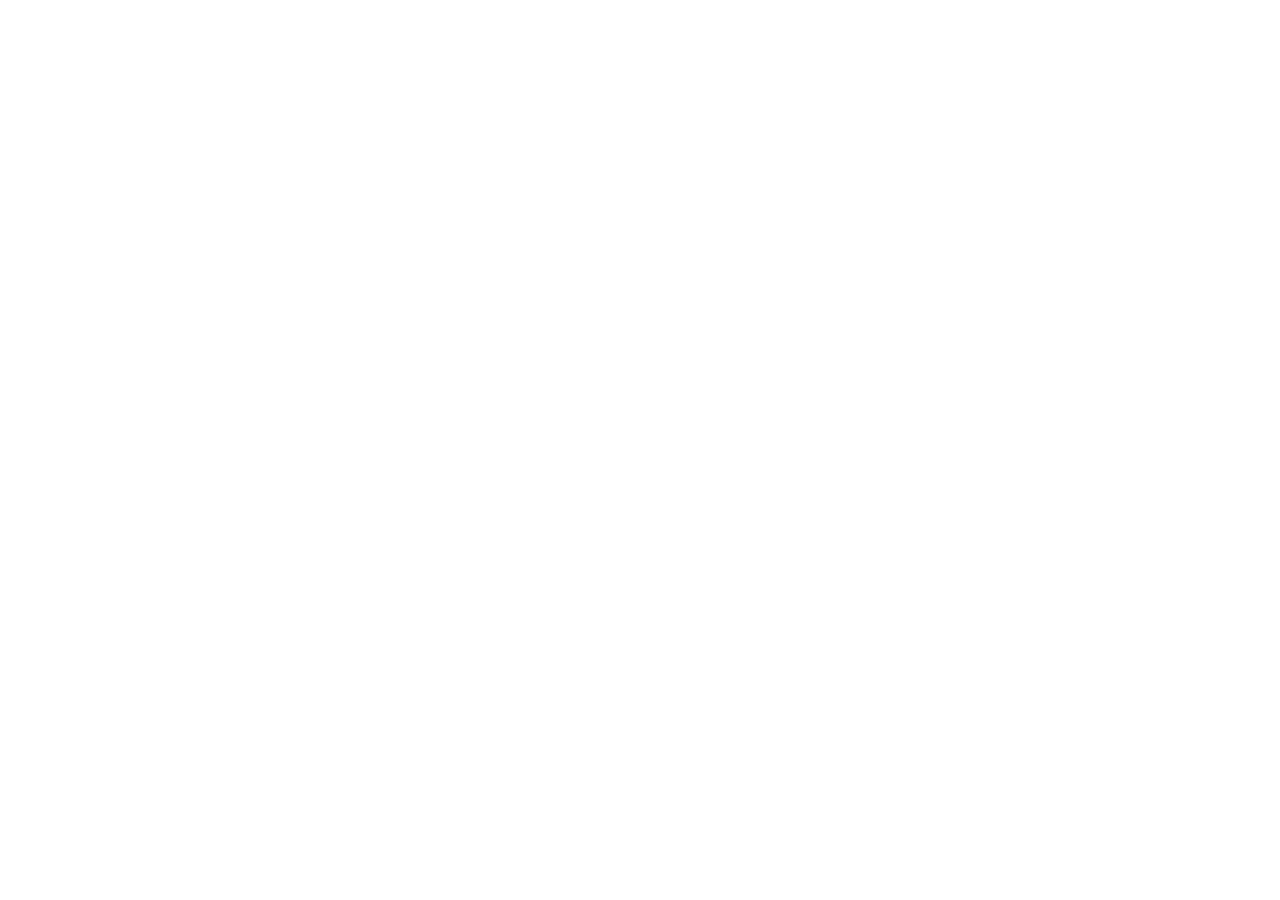
==== index.html @ a694c3f7 "html_set_up" ====
<!DOCTYPE html>
<html lang="da">

<head>
    <meta charset="UTF-8">
    <meta name="viewport" content="width=device-width, initial-scale=1.0">
    <meta name="robots" content="noindex, nofollow">
    <title>Produkt liste</title>
</head>

<body>

</body>

</html>
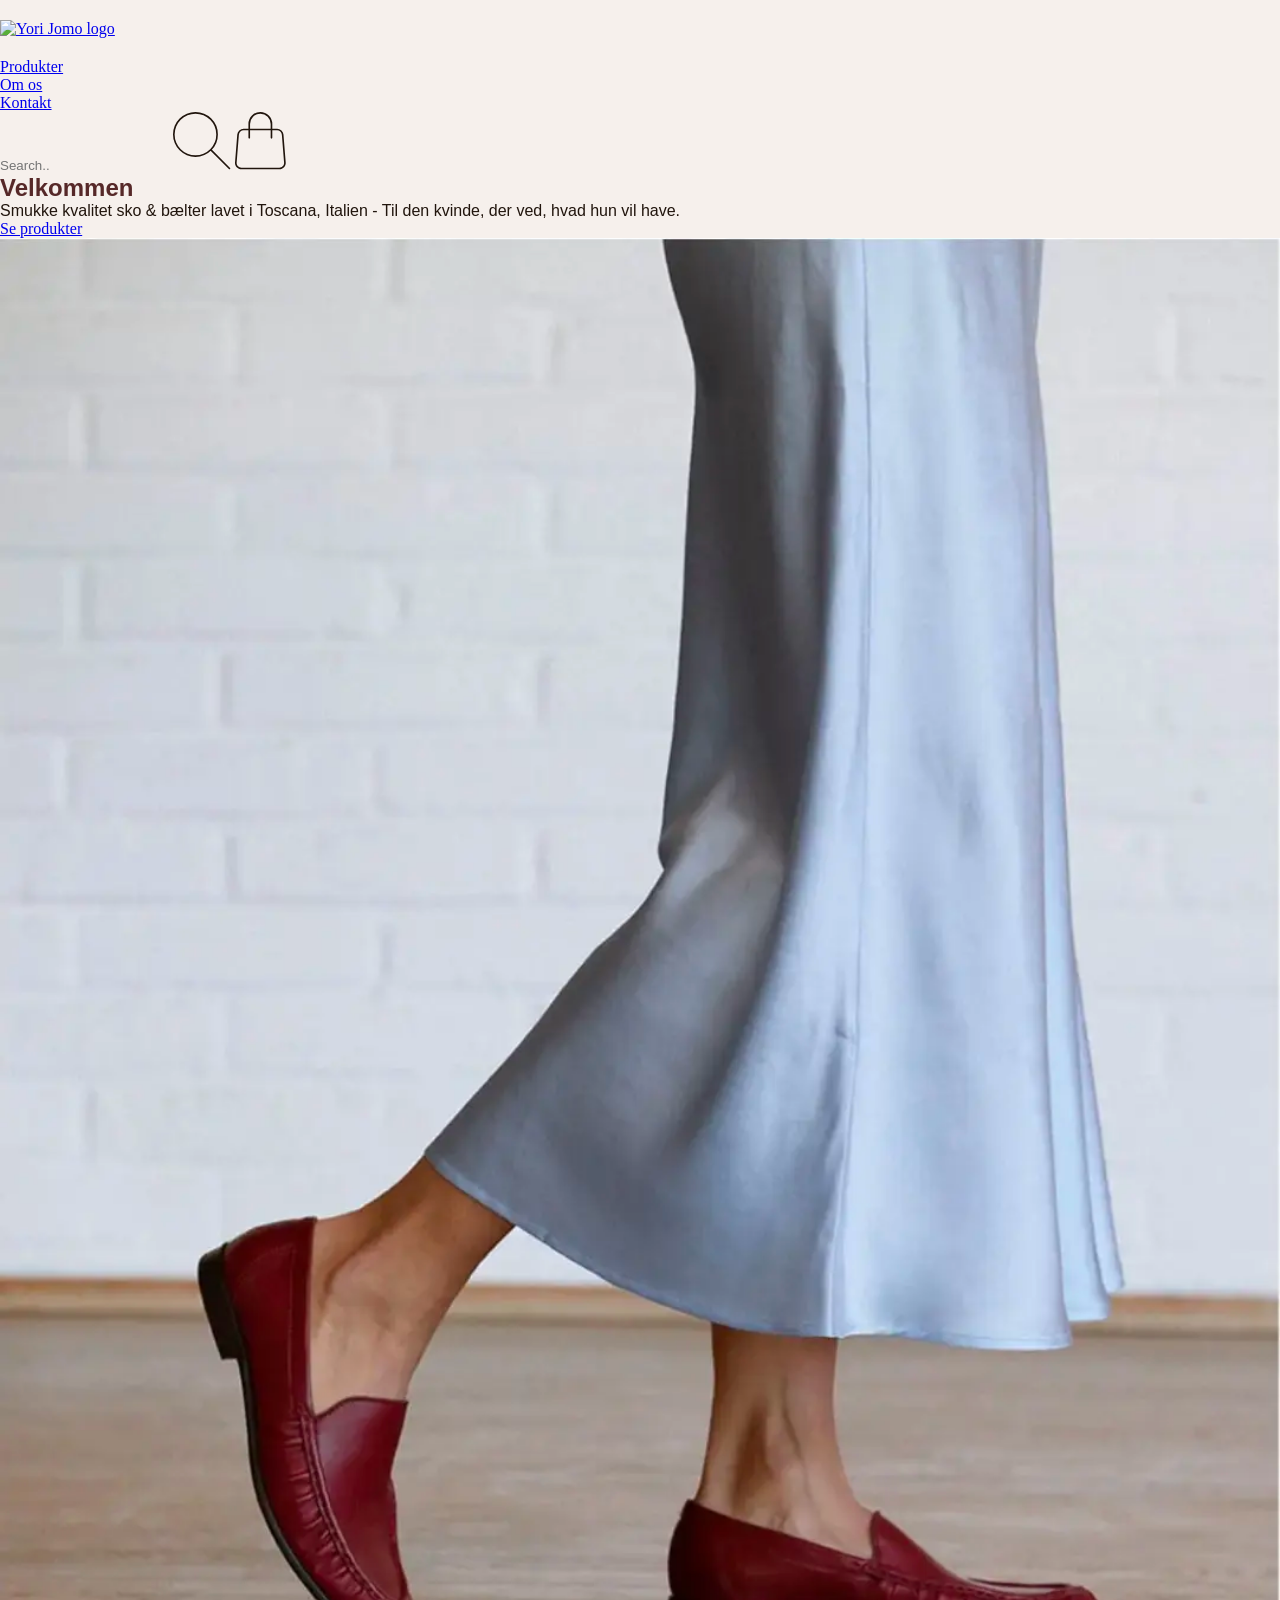
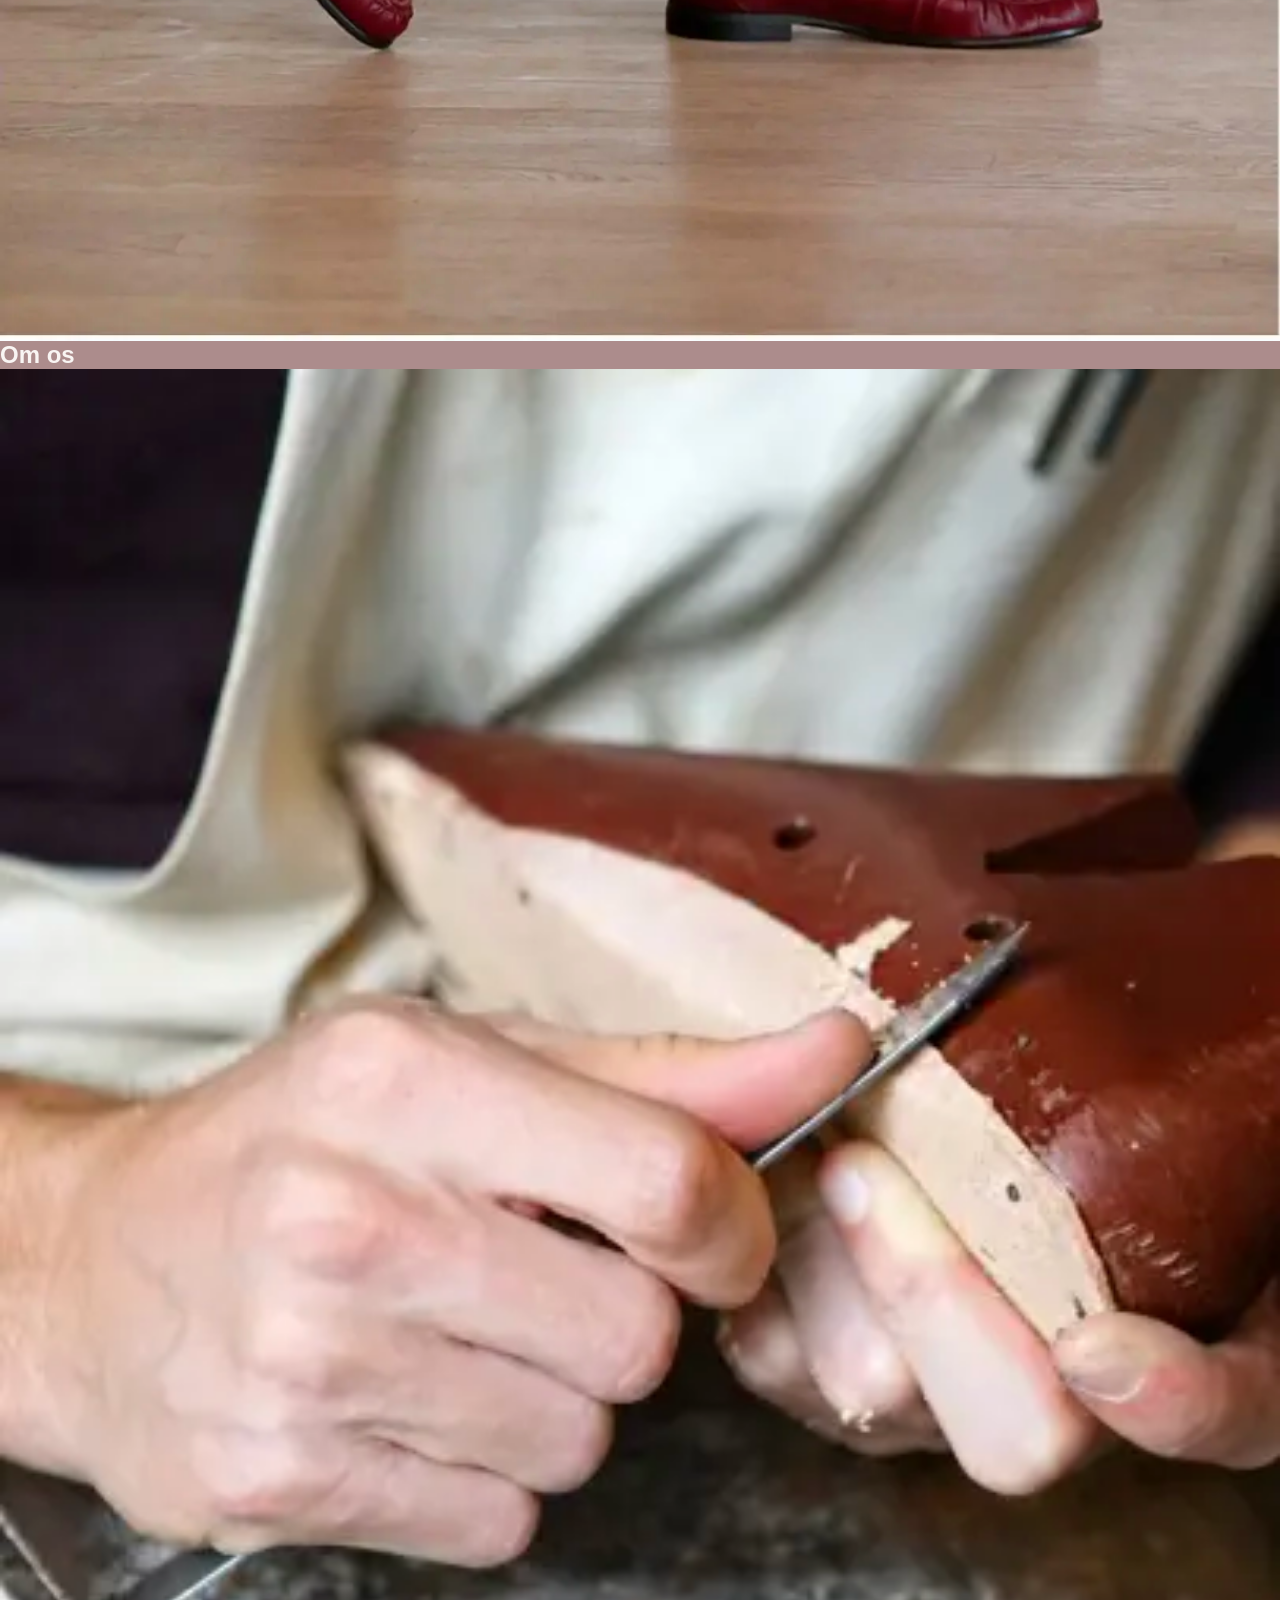
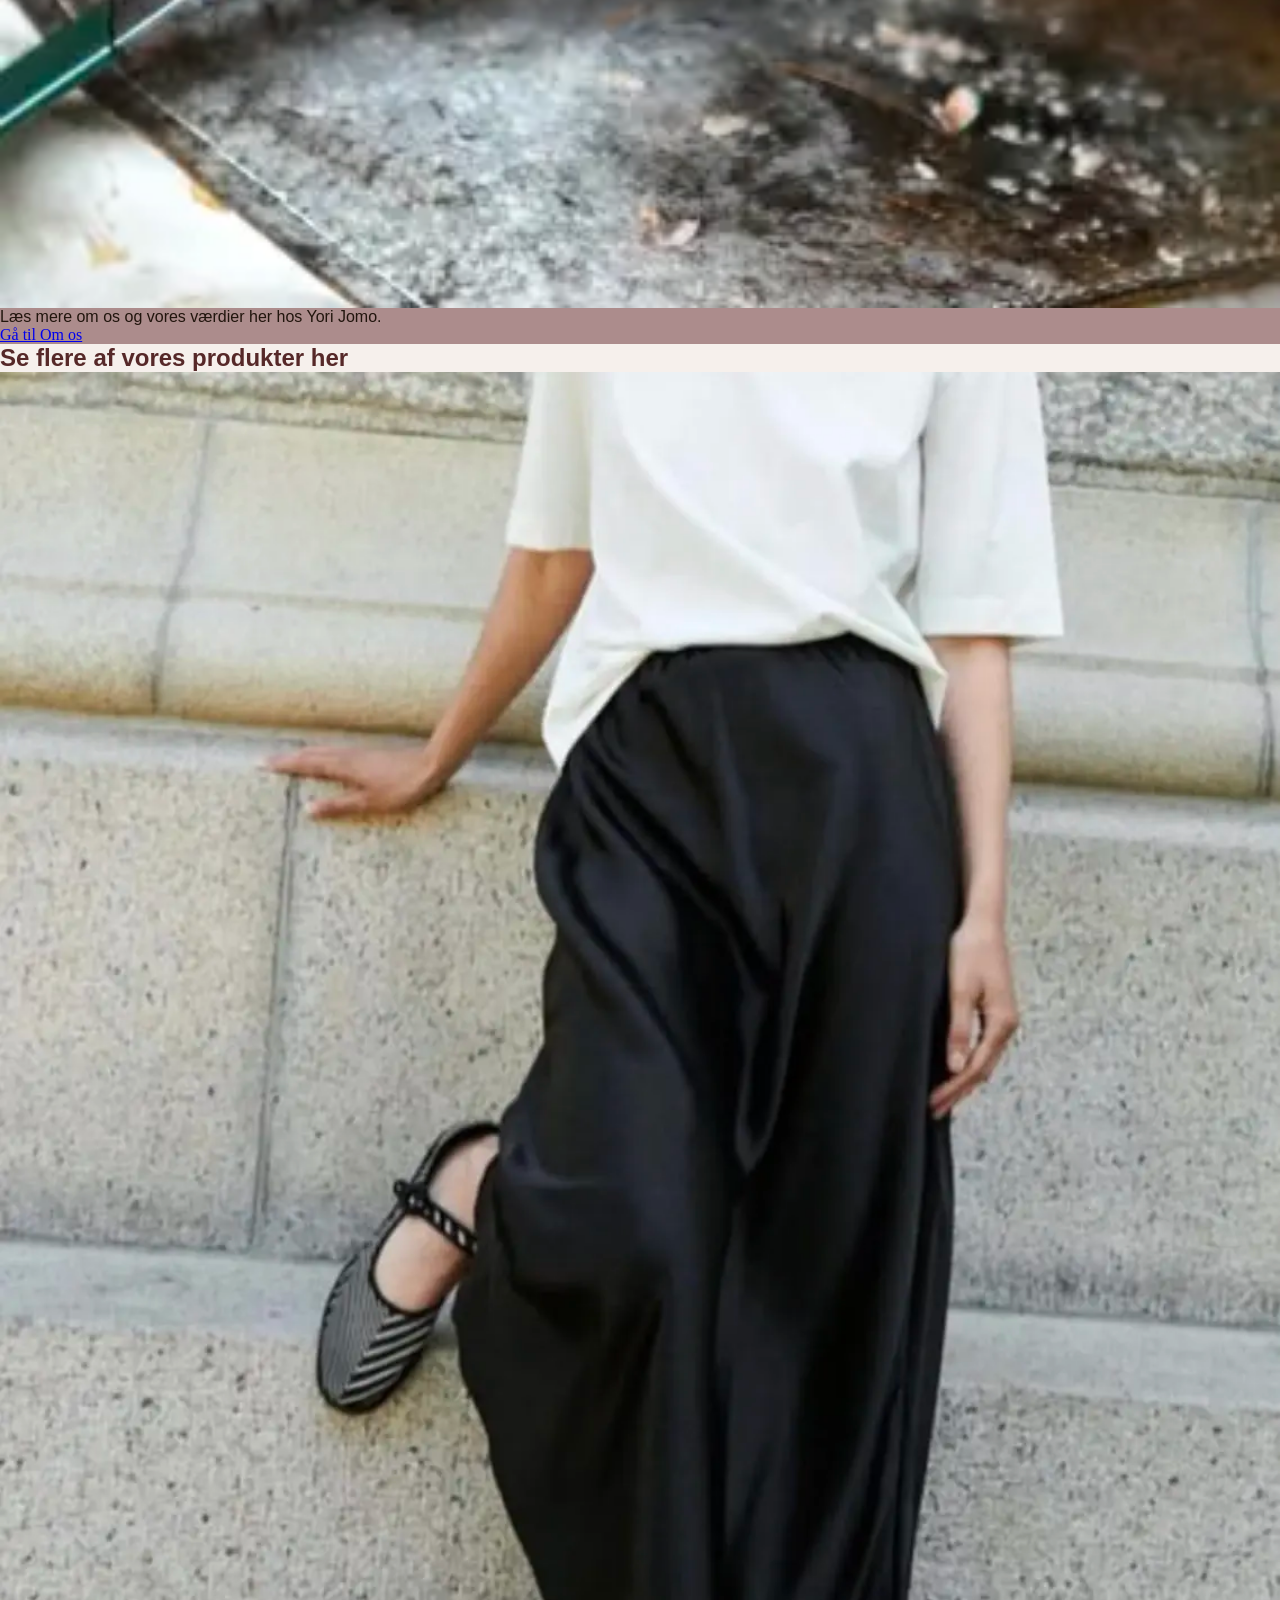
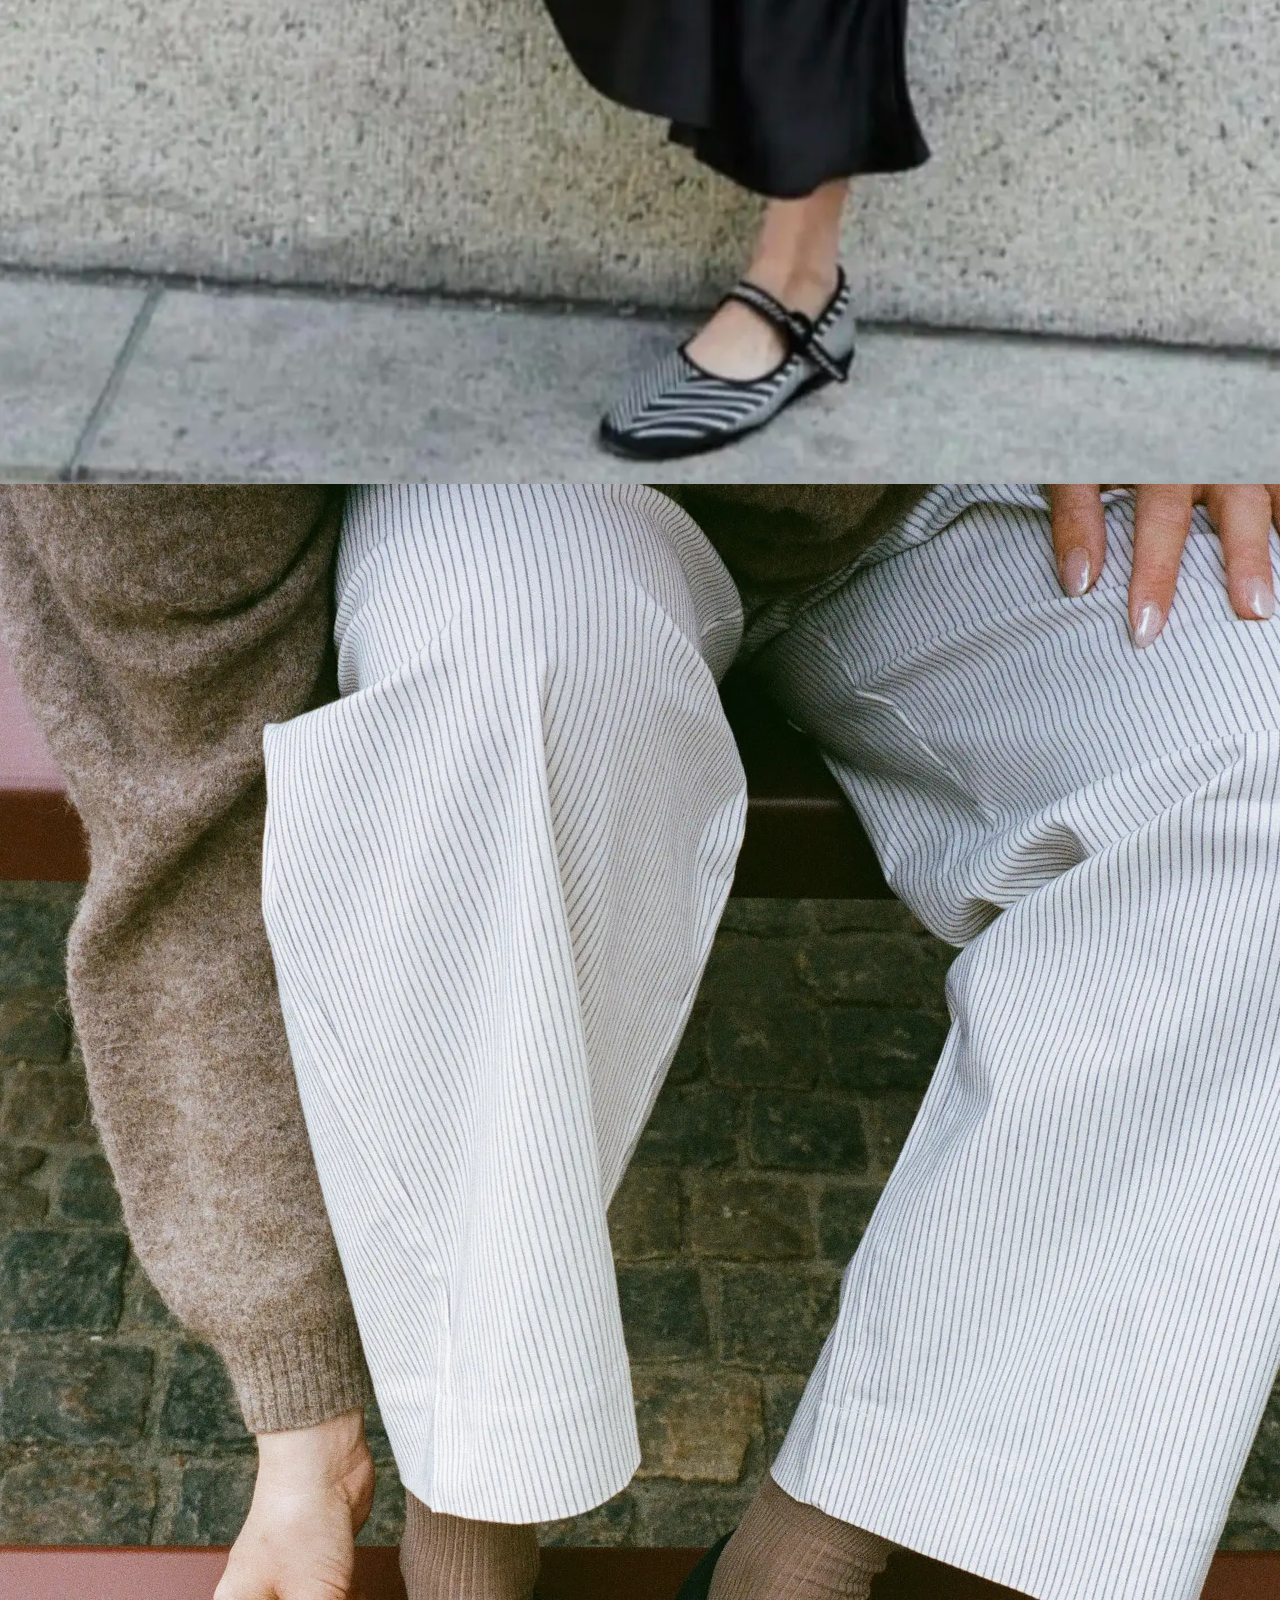
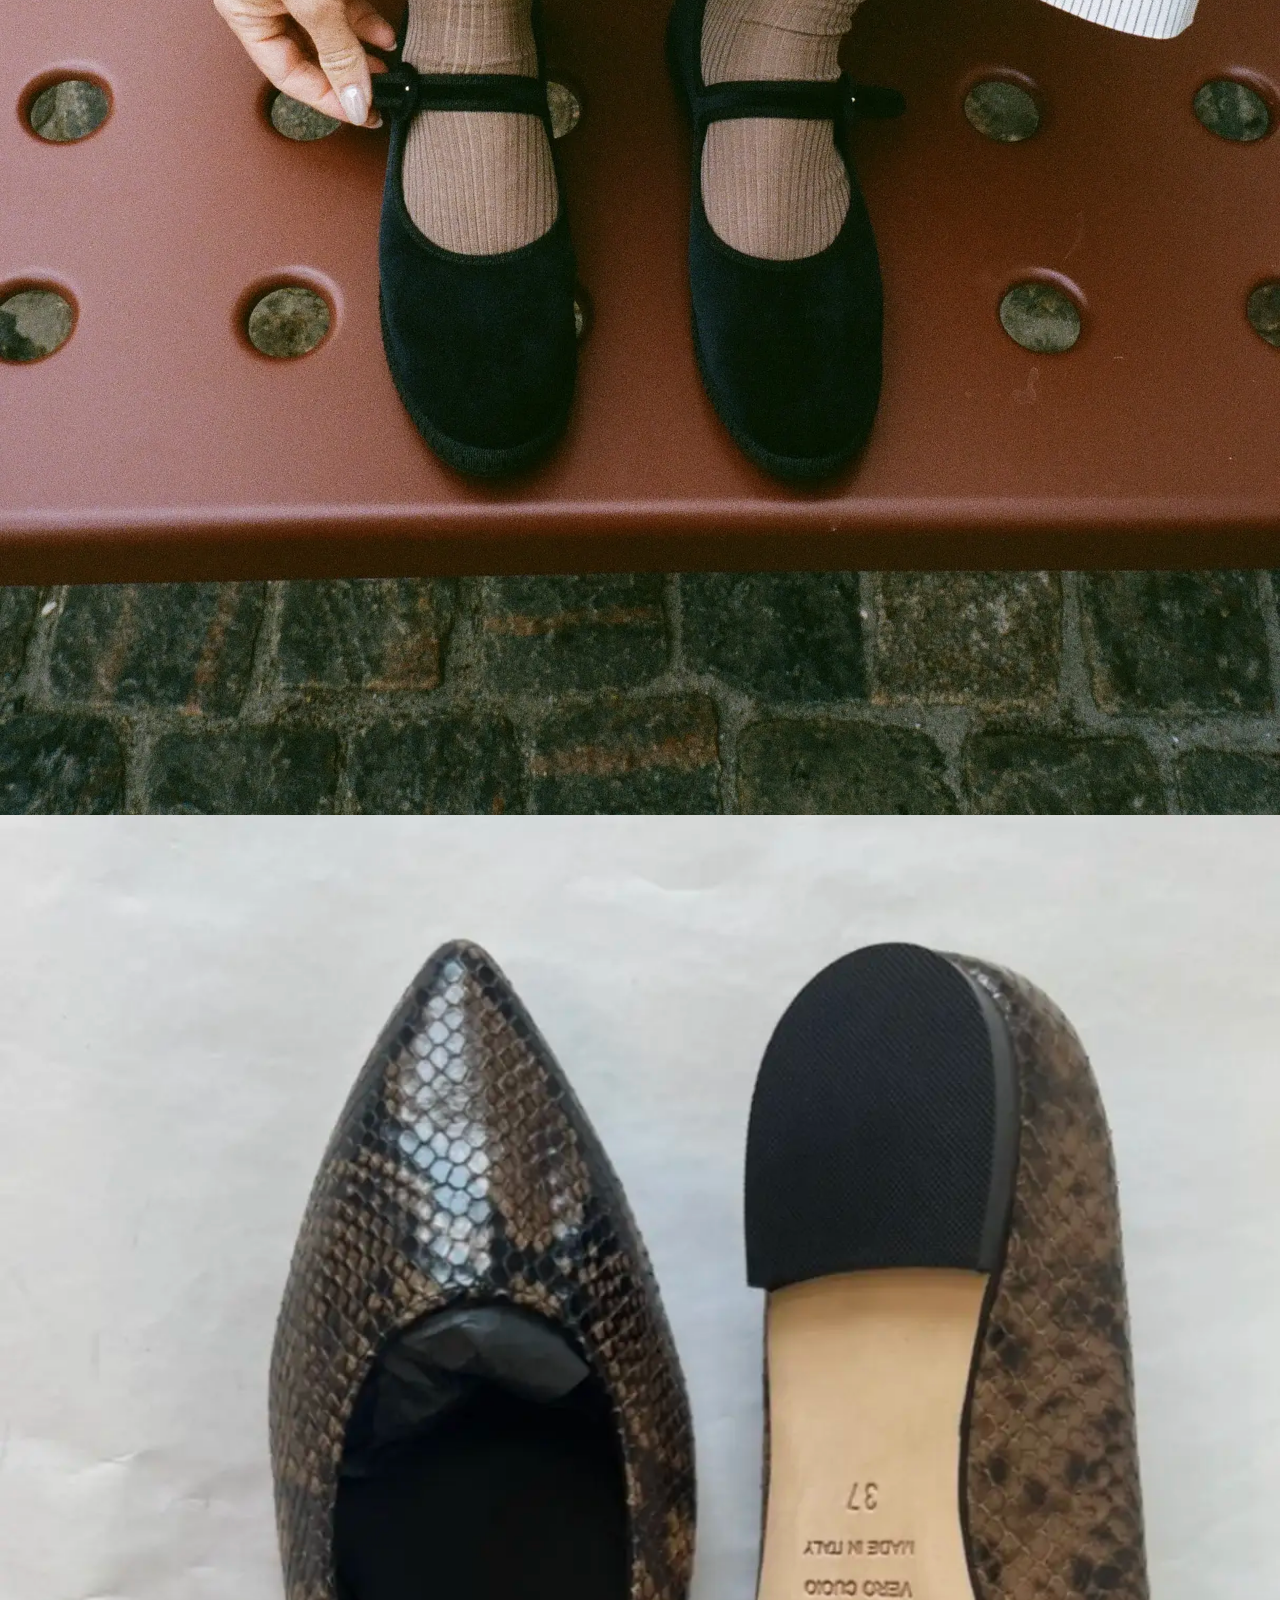
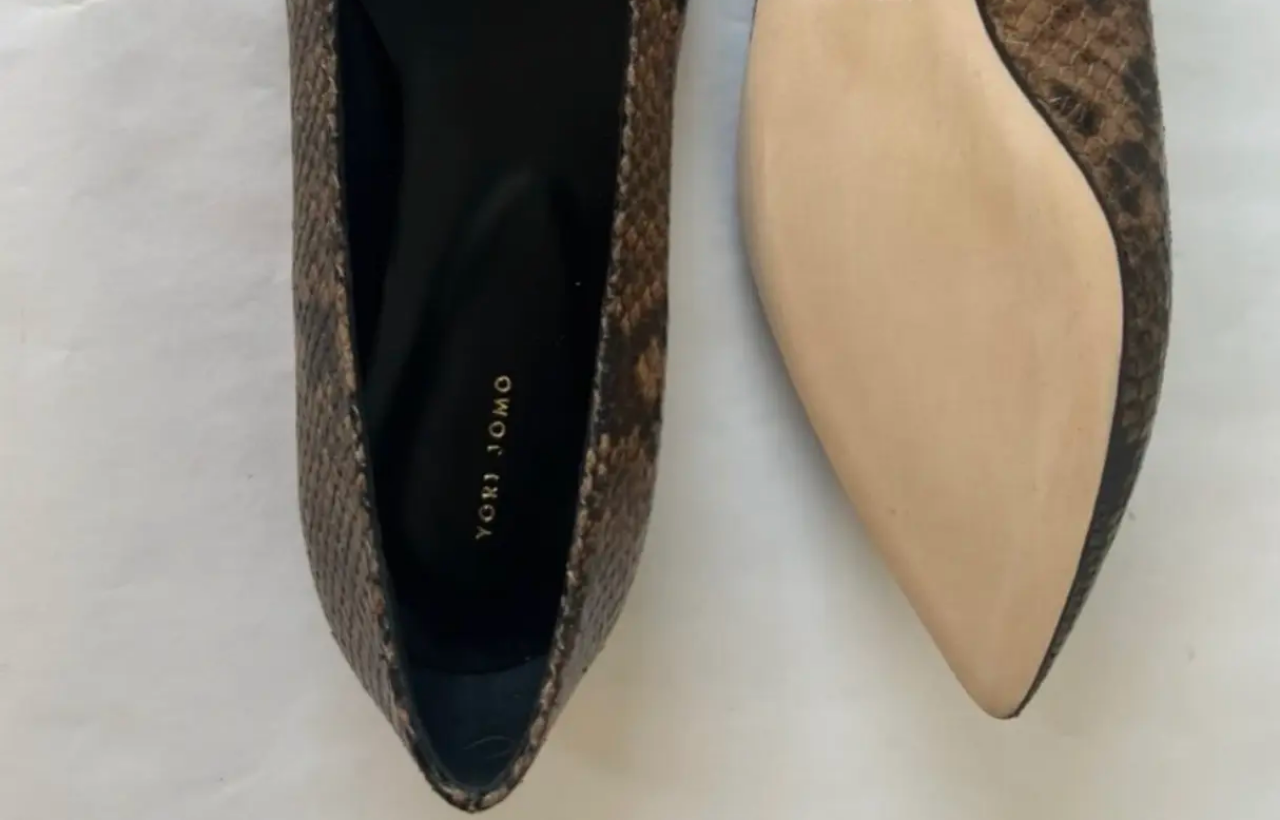
==== commit 9b3c1169: "adding_contents_to_all_pages" ====
--- a/index.html
+++ b/index.html
@@ -5,11 +5,68 @@
     <meta charset="UTF-8">
     <meta name="viewport" content="width=device-width, initial-scale=1.0">
     <meta name="robots" content="noindex, nofollow">
-    <title>Produkt liste</title>
+    <title>Forside</title>
+
+    <link rel="preconnect" href="https://fonts.googleapis.com">
+    <link rel="preconnect" href="https://fonts.gstatic.com" crossorigin>
+    <link href="https://fonts.googleapis.com/css2?family=Handlee&family=Julius+Sans+One&display=swap" rel="stylesheet">
+
+    <link rel="preconnect" href="https://fonts.googleapis.com">
+    <link rel="preconnect" href="https://fonts.gstatic.com" crossorigin>
+    <link href="https://fonts.googleapis.com/css2?family=Instrument+Sans:ital,wght@0,400..700;1,400..700&display=swap"
+        rel="stylesheet">
+    <link rel="stylesheet" href="general.css">
+    <link rel="stylesheet" href="index.css">
 </head>
 
 <body>
-
+    <header>
+        <nav>
+            <div id="logotype-wrapper" class="logo">
+                <a href="index.html"><img src="/billeder/Logo/Logo_Yori_Yomo (bihe) 1.svg" alt="Yori Jomo logo"></a>
+            </div>
+            <ul class="menu">
+                <li>
+                    <a href="produktliste.html">Produkter</a>
+                </li>
+                <li>
+                    <a href="omos.html">Om os</a>
+                </li>
+                <li>
+                    <a href="kontakt.html">Kontakt</a>
+                </li>
+            </ul>
+            <input class="search-bar" type="text" placeholder="Search..">
+            <button class="searc-button" type="submit">
+                <i><img class="search-icon" src="billeder/ikoner/search_icon.svg" alt=""></i>
+            </button>
+            <button class="shopping-bag">
+                <img src="billeder/ikoner/shopping_bag_icon.svg" alt="">
+            </button>
+        </nav>
+    </header>
+    <main>
+        <section class="hero-unit">
+            <h1>Velkommen</h1>
+            <p>Smukke kvalitet sko & bælter lavet i Toscana, Italien - Til den kvinde, der ved, hvad hun vil have.</p>
+            <a href="produktliste.html">Se produkter</a>
+            <img src="billeder/index/hero_unit_skirt_shoes_index.webp"
+                alt="Fra hoften og ned ben, med en lang lyseblå silke nederdel og et par Yori Jomo ALBA Loafers Nappa Merlot.">
+            <div class="index-textbox">
+                <h2>Om os</h2>
+                <img src="billeder/index/shoemaker_index.webp"
+                    alt="Nærbillede af et par hænder, som er i gang med lave sko på en traditionel måde.">
+                <p>Læs mere om os og vores værdier her hos Yori Jomo.</p>
+                <a href="omos.html">Gå til Om os</a>
+            </div>
+        </section>
+        <section class="index-flere-produkt-billeder">
+            <h2>Se flere af vores produkter her</h2>
+            <img src="billeder/index/leaning_skirt_shoes_index.webp" alt="">
+            <img src="billeder/index/mary_jane_flats_nero_index_img.webp" alt="">
+            <img src="billeder/index/snakeskin_shoes_index.webp" alt="">
+        </section>
+    </main>
 </body>
 
 </html>
--- a/general.css
+++ b/general.css
@@ -0,0 +1,87 @@
+* {
+  box-sizing: border-box;
+  margin: 0;
+  padding: 0;
+}
+
+body {
+  background-color: var(--color-bg);
+}
+
+img {
+  display: block;
+  width: 100%;
+  height: auto;
+}
+
+/*************** farver ***************/
+:root {
+  --color-bg: #f6f0ec;
+  --color-h1: #562828;
+  --color-card-bg: #fcfaf9;
+  --color-textbox: #ac8c8c;
+  --color-button-dark-bg: #21150d;
+  --color-text-dark: #21150d;
+  --color-text-light: #f9f5f3;
+  --color-footer-text: #21150d; /***** set opacity: 75% **********/
+}
+
+/****FONT****/
+.julius-sans-one-regular {
+  font-family: "Julius Sans One", sans-serif;
+  font-weight: 400;
+  font-style: normal;
+}
+
+.instrument-sans-<uniquifier > {
+  font-family: "Instrument Sans", sans-serif;
+  font-optical-sizing: auto;
+  font-weight: <weight>;
+  font-style: normal;
+  font-variation-settings: "wdth" 100;
+}
+
+h1 {
+  font-family: "Julius Sans One", sans-serif;
+  color: var(--color-h1);
+}
+h2 {
+  font-family: "Julius Sans One", sans-serif;
+}
+p {
+  font-family: "Instrument Sans", sans-serif;
+  color: var(--color-text-dark);
+}
+
+/******* Menu ********/
+#logotype-wrapper {
+  display: flex;
+  justify-content: flex-start;
+  align-items: center;
+  height: 3.6rem;
+}
+.search-bar {
+  border-style: hidden;
+  background-color: var(--color-bg);
+}
+.searc-button {
+  border-style: hidden;
+}
+.search-icon {
+  background-color: var(--color-bg);
+}
+.shopping-bag {
+  border-style: hidden;
+  background-color: var(--color-bg);
+}
+
+/******* Hero unit ********/
+.index-textbox {
+  background-color: var(--color-textbox);
+  color: var(--color-text-light);
+}
+
+/******* Index flere produkter ************/
+.index-flere-produkt-billeder {
+  color: var(--color-h1);
+}
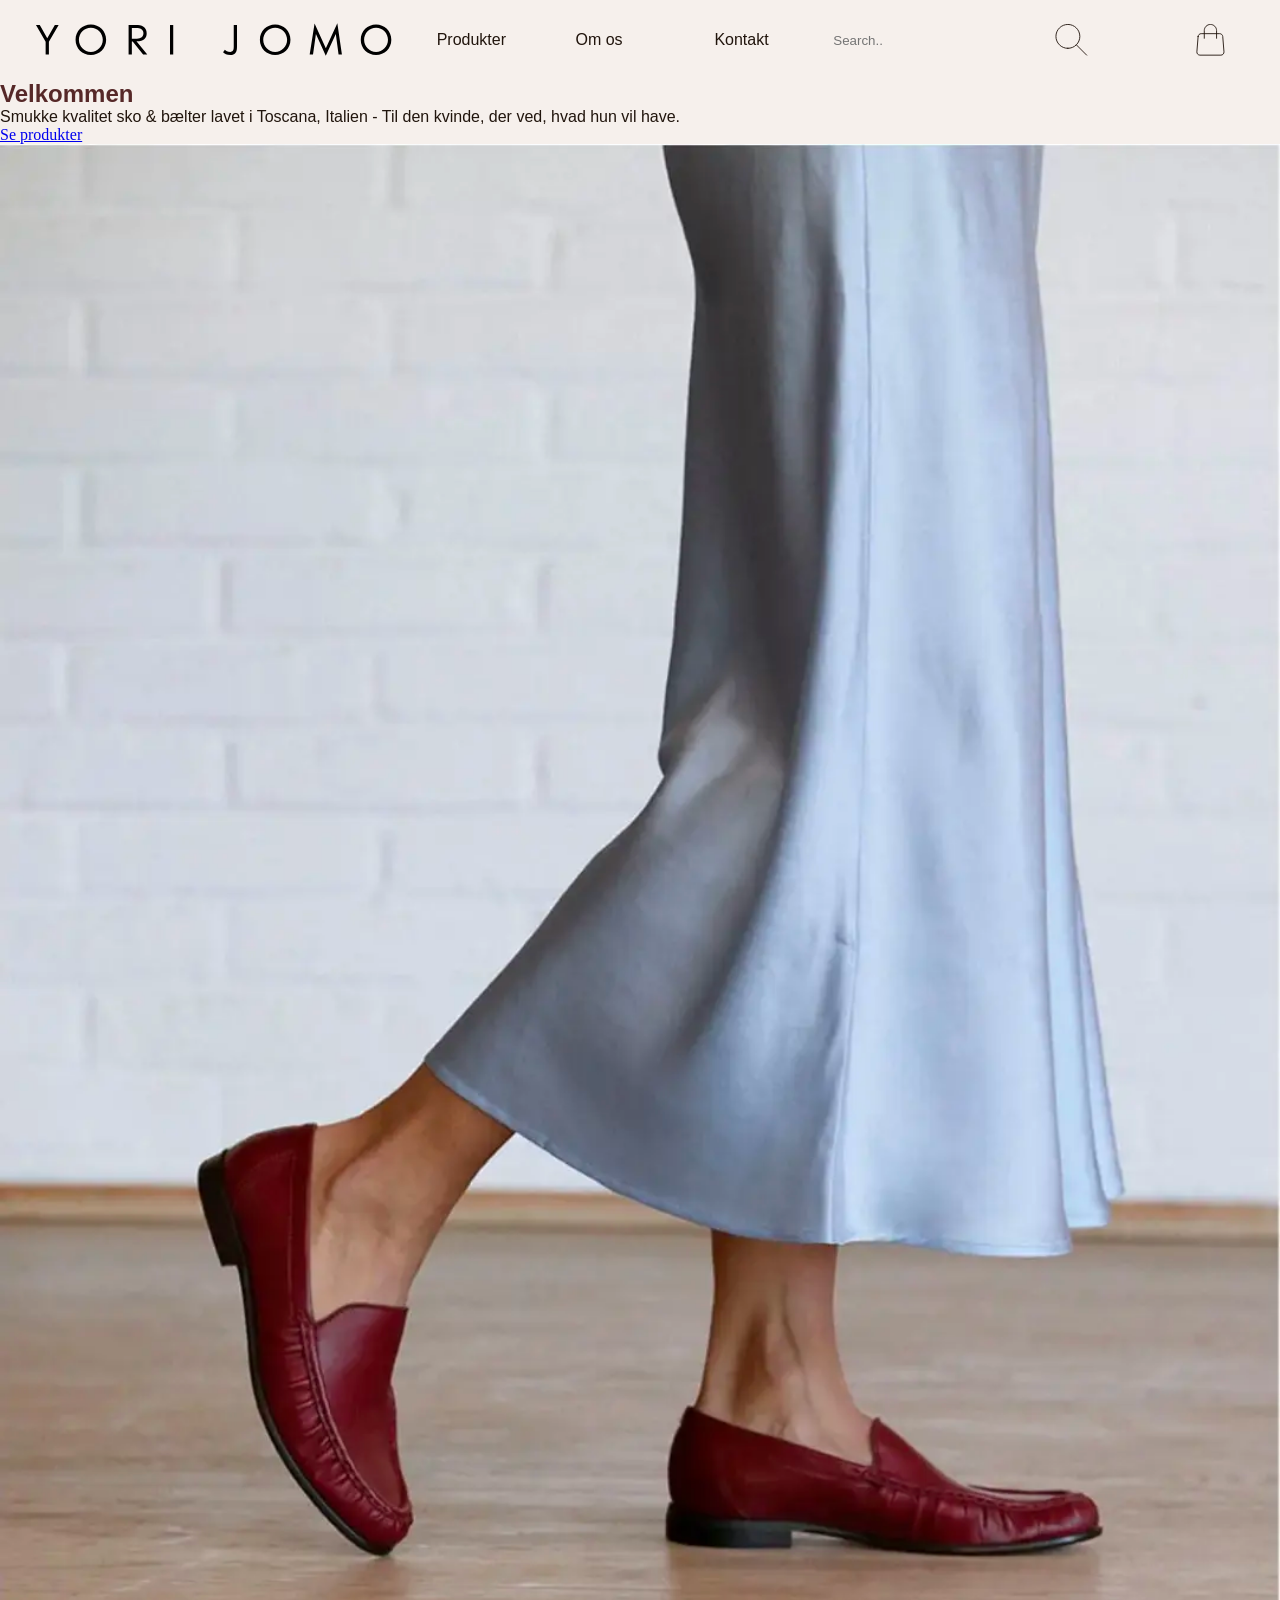
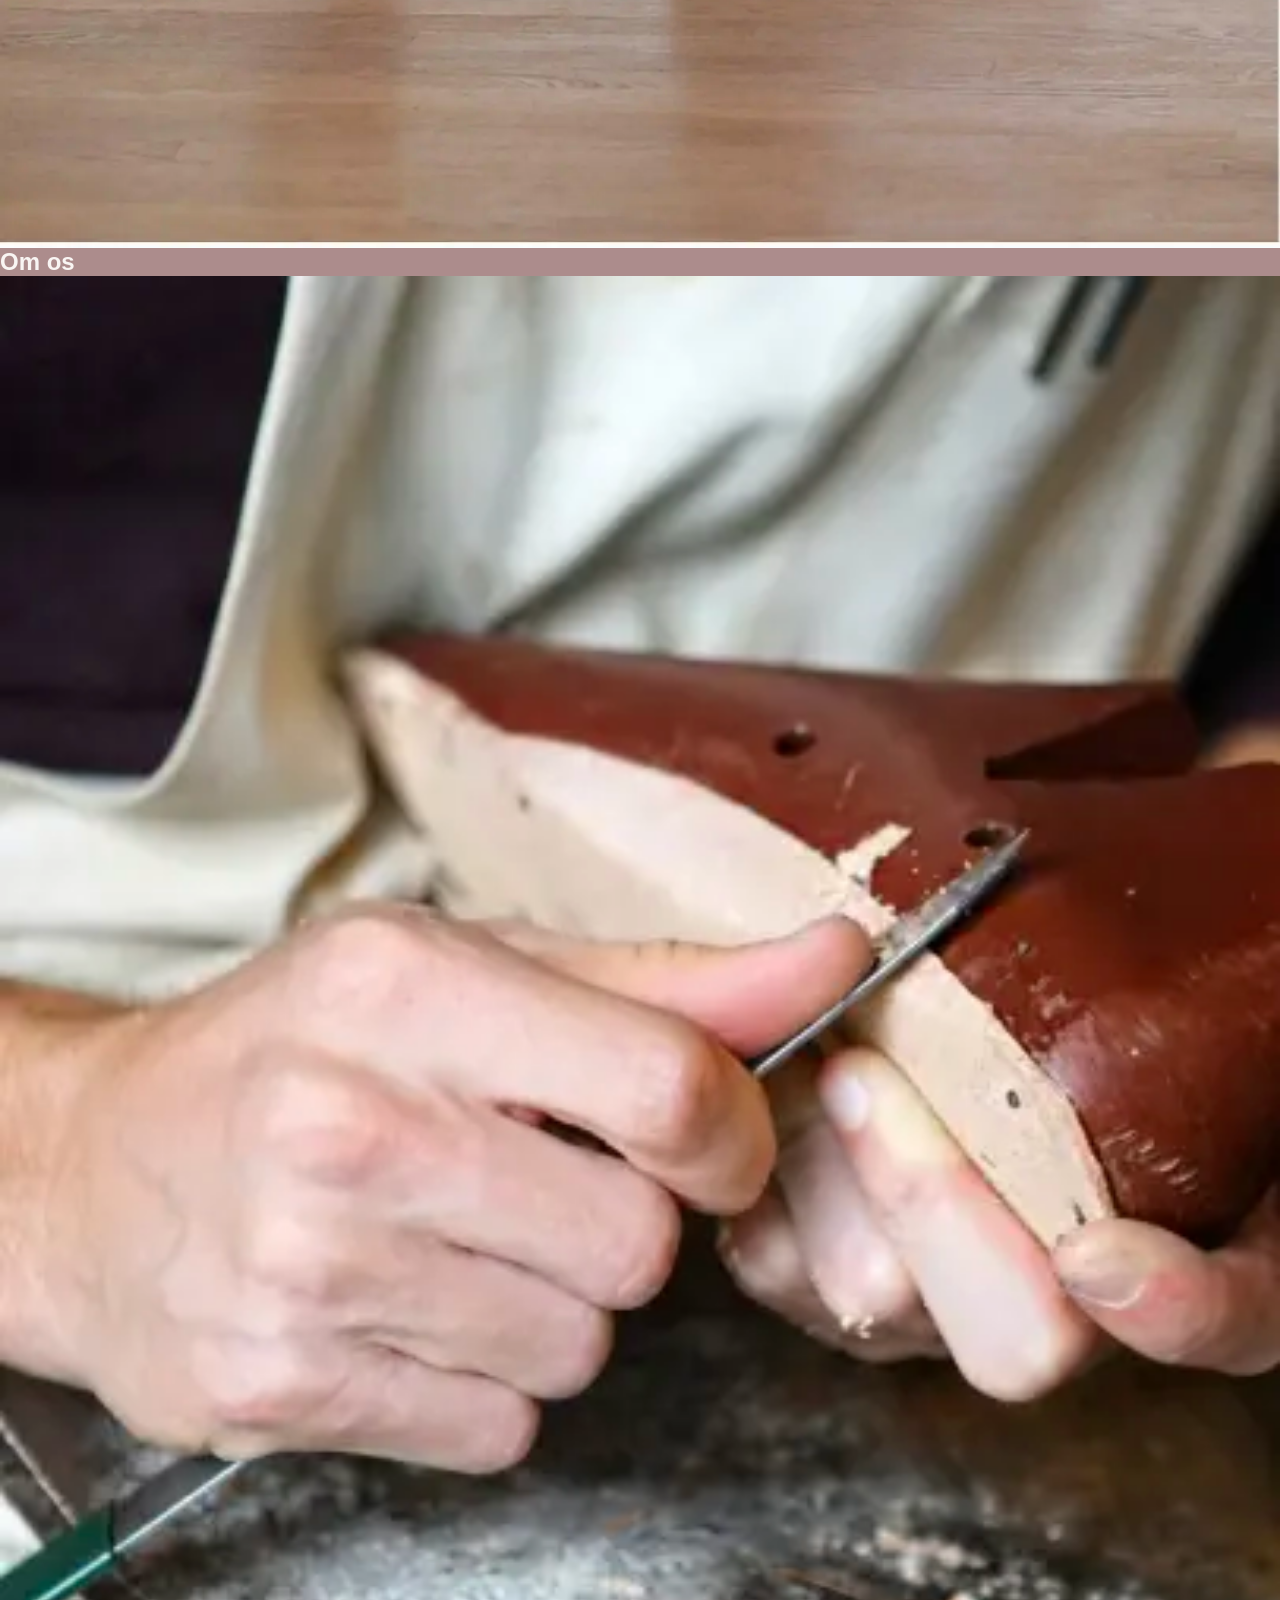
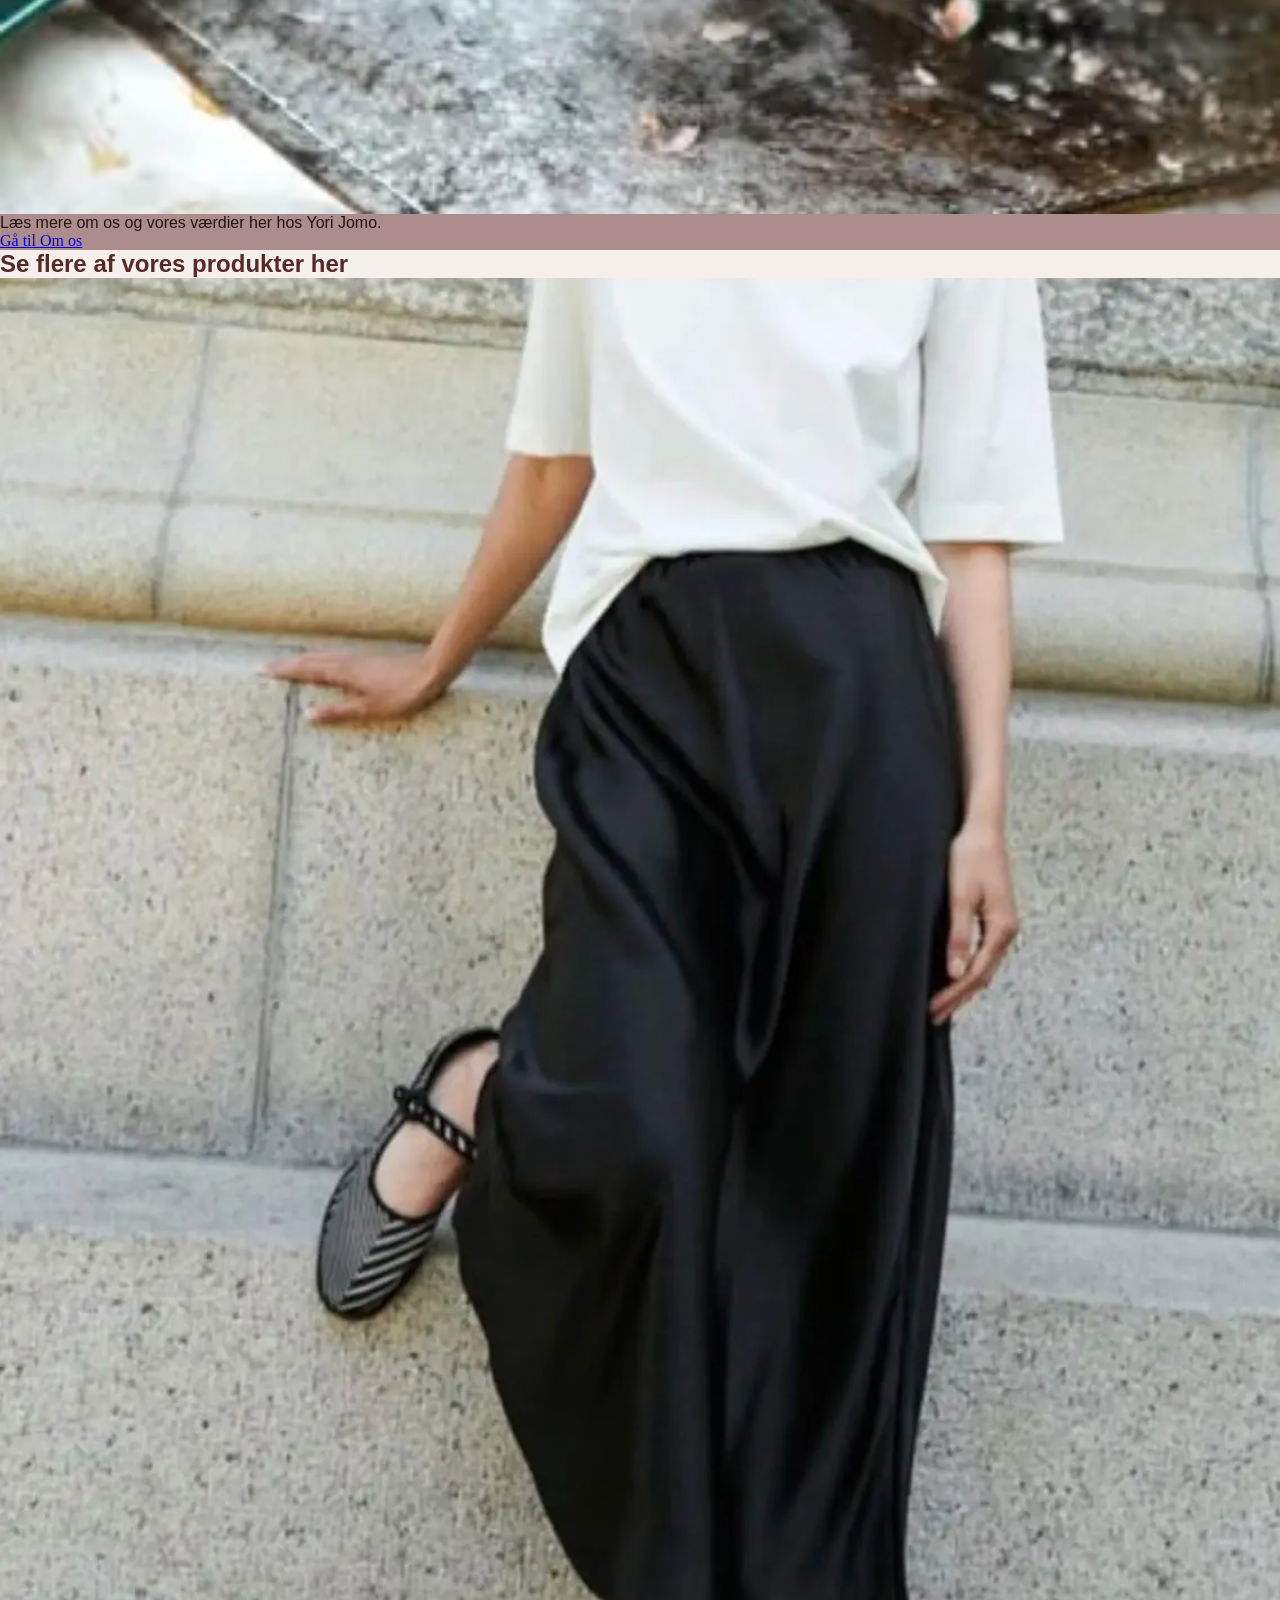
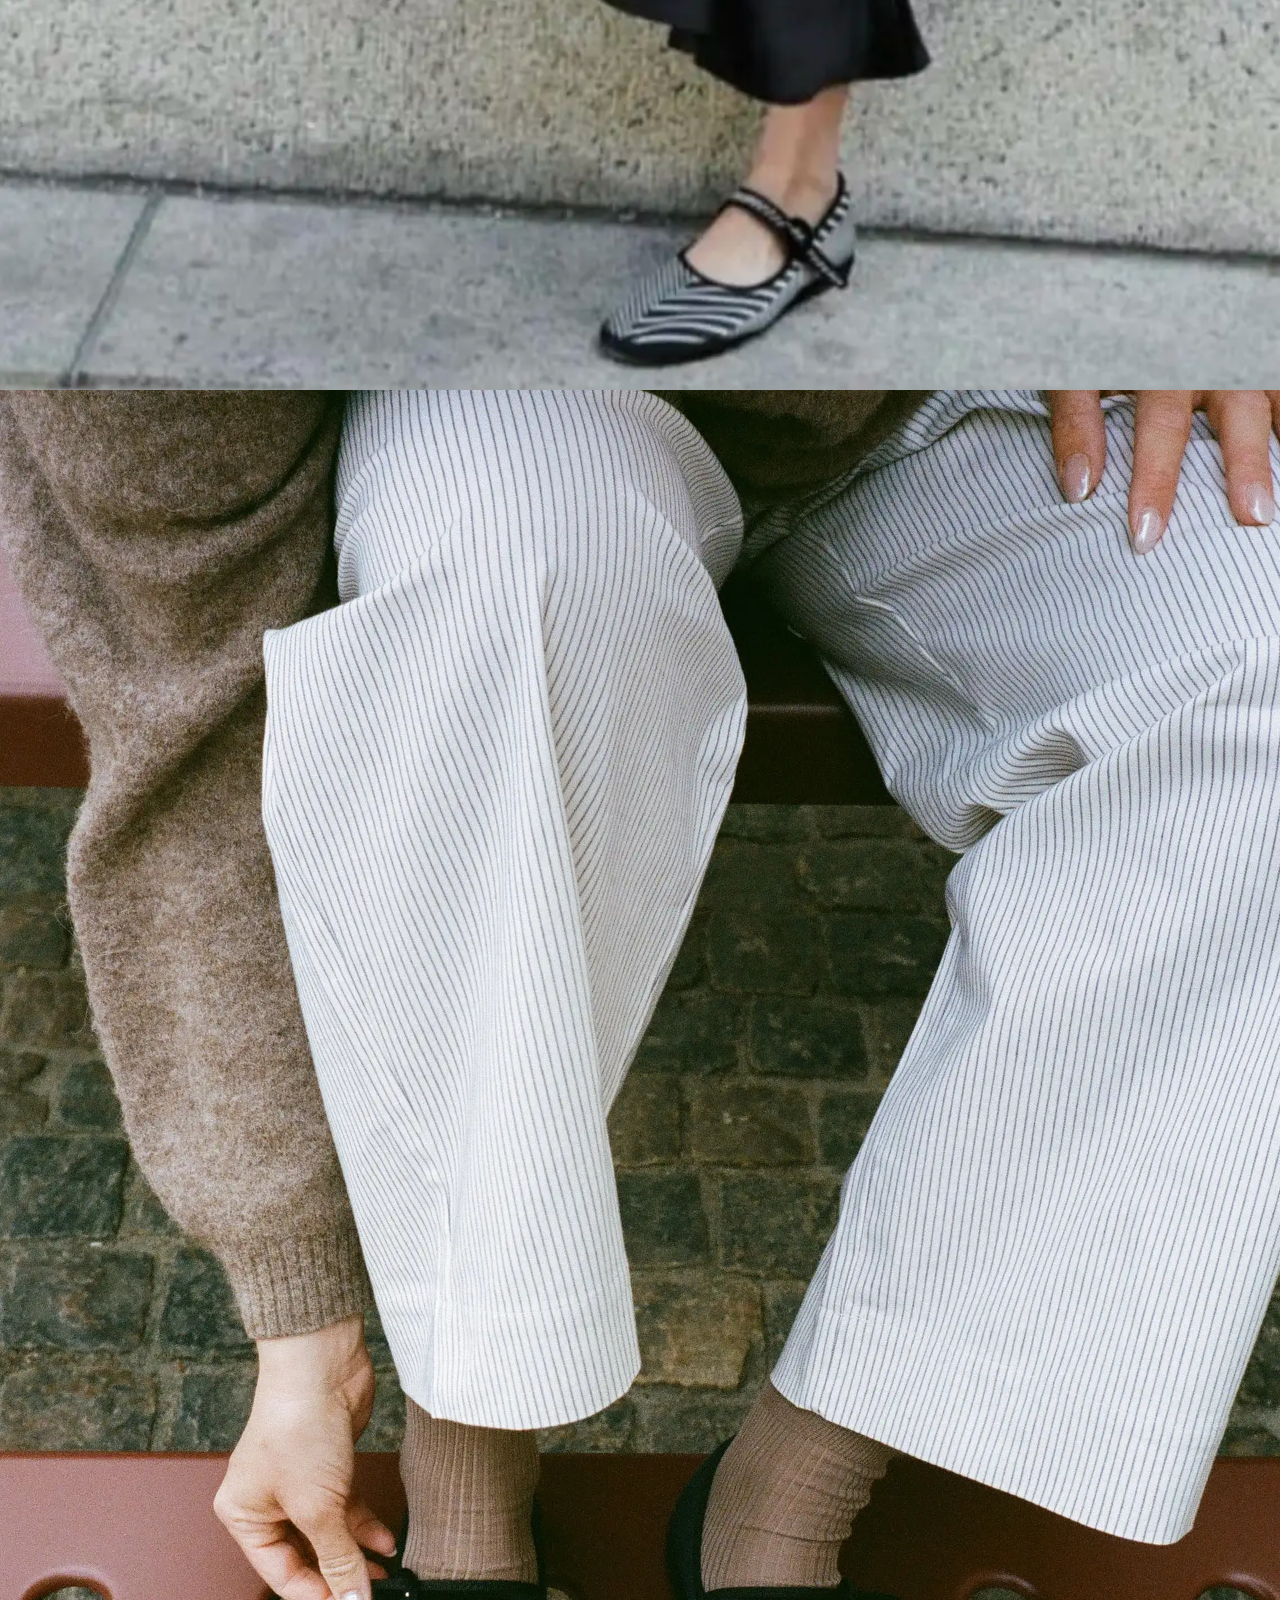
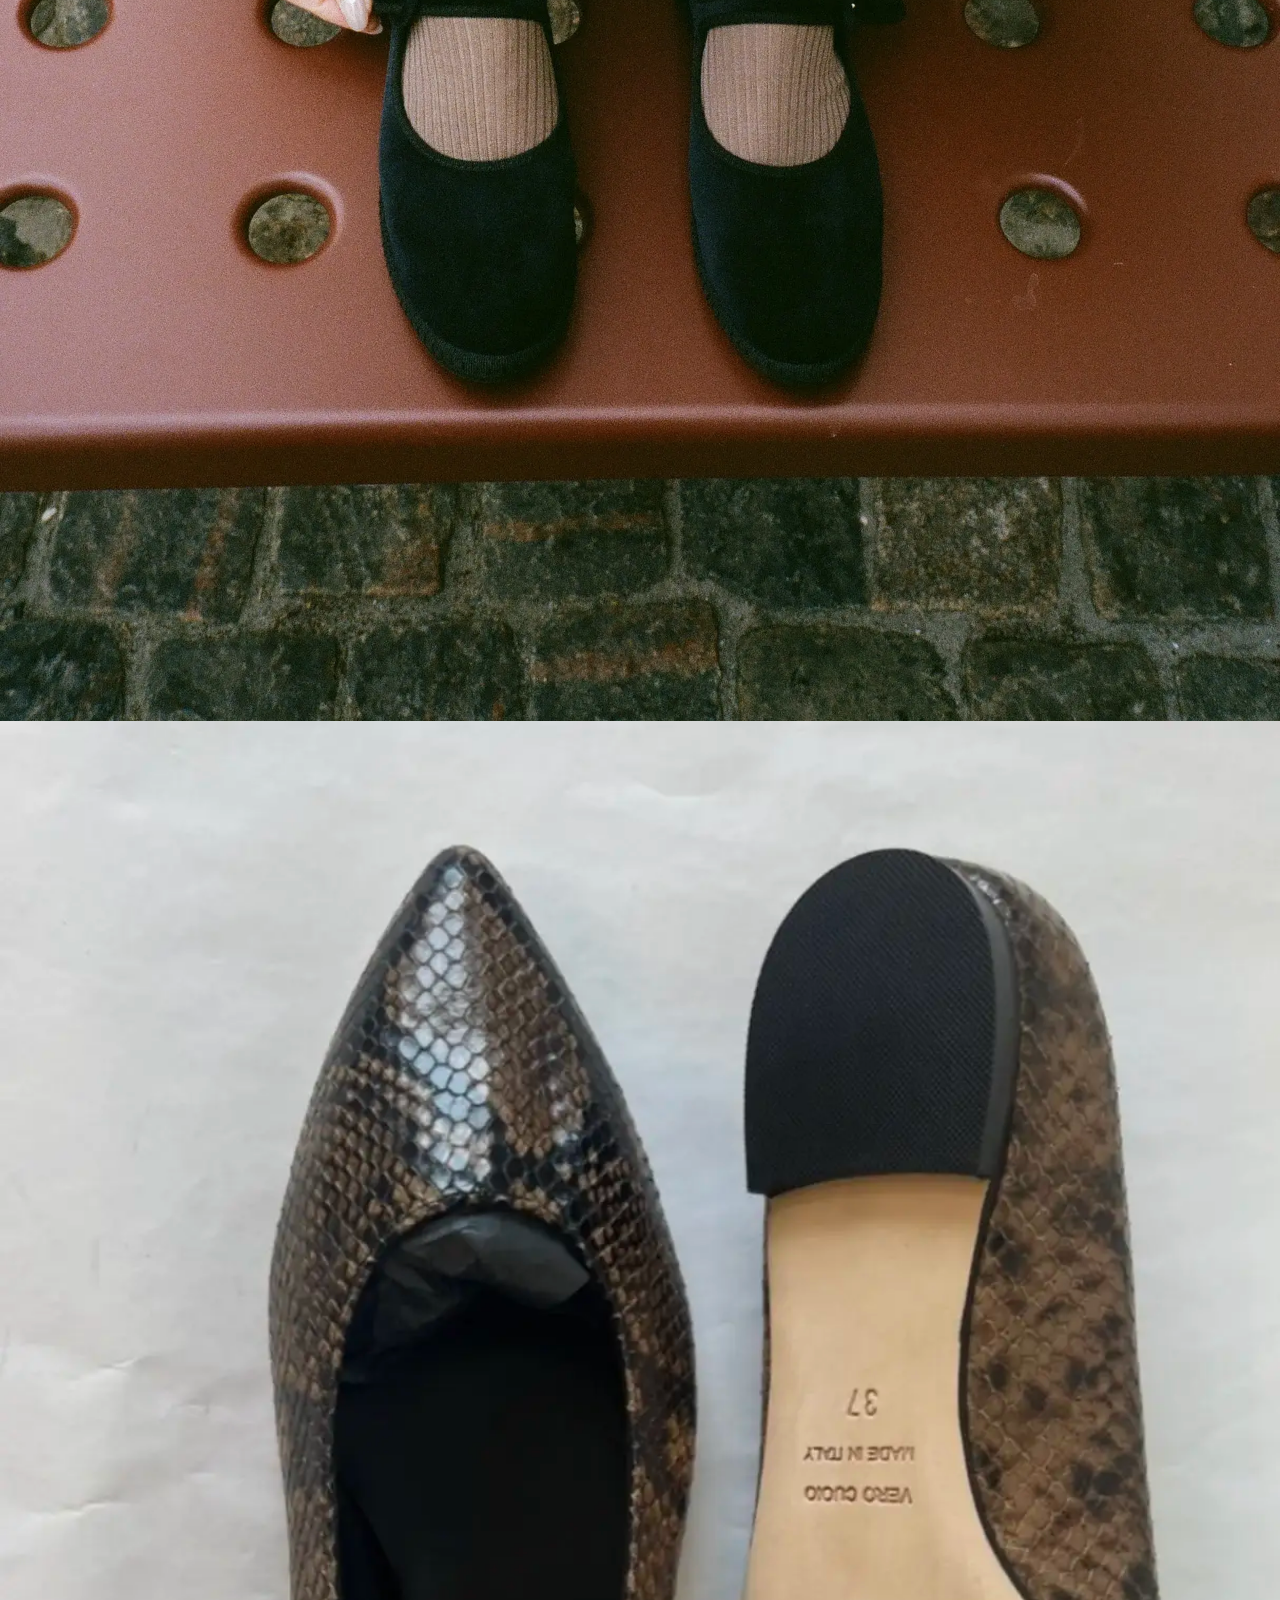
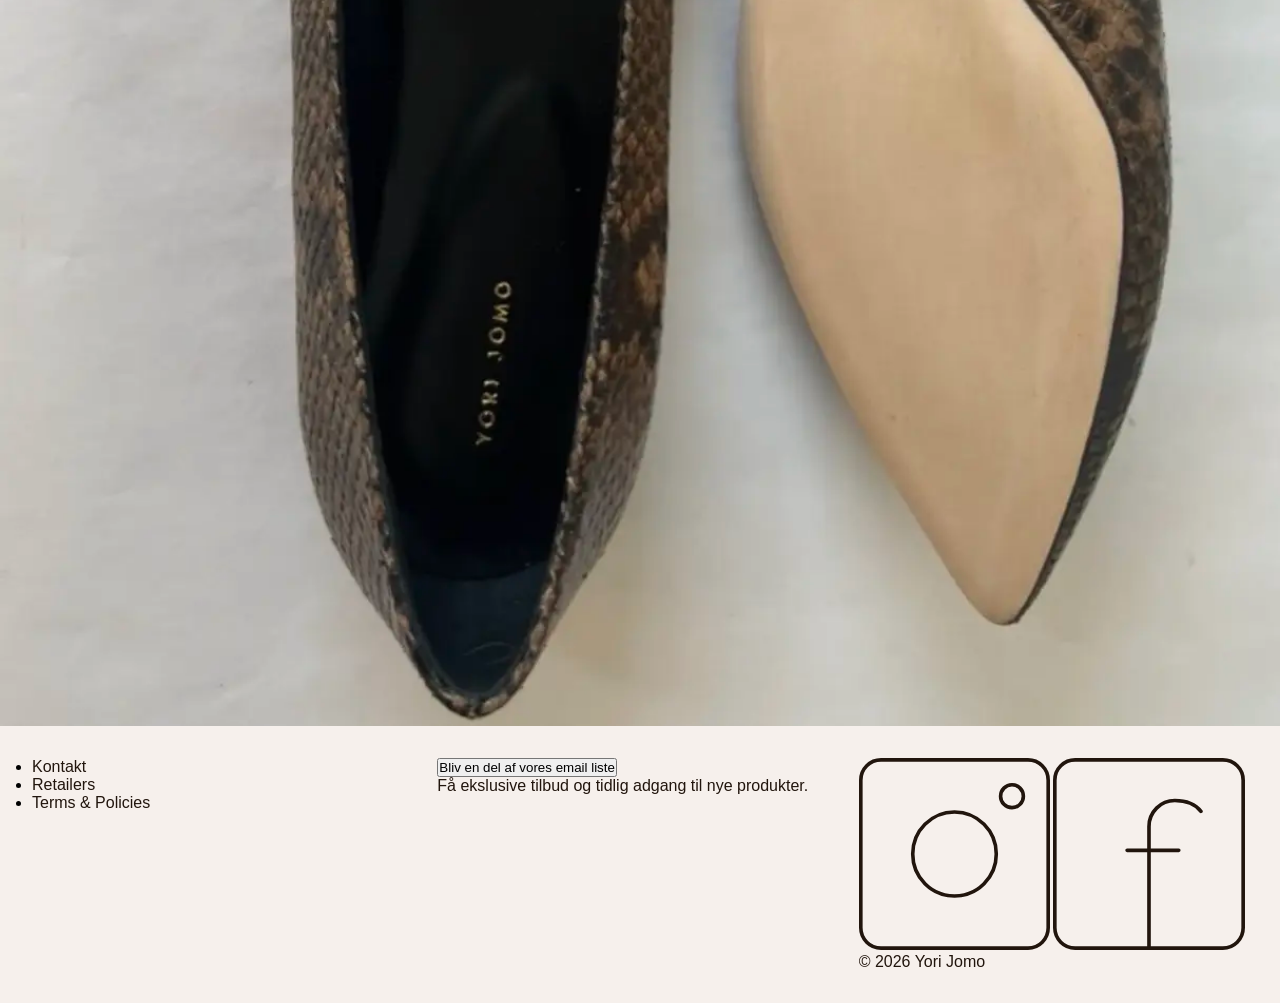
==== commit 509dc621: "added_footer_plus_more" ====
--- a/index.html
+++ b/index.html
@@ -21,27 +21,32 @@
 
 <body>
     <header>
-        <nav>
+        <nav class="header-menu">
             <div id="logotype-wrapper" class="logo">
-                <a href="index.html"><img src="/billeder/Logo/Logo_Yori_Yomo (bihe) 1.svg" alt="Yori Jomo logo"></a>
+                <a href="index.html"><img src="/billeder/logo/logo.svg" alt="Yori Jomo logo"></a>
             </div>
             <ul class="menu">
                 <li>
-                    <a href="produktliste.html">Produkter</a>
+                    <a class="menu-link" href="produktliste.html">Produkter</a>
                 </li>
                 <li>
-                    <a href="omos.html">Om os</a>
+                    <a class="menu-link" href="omos.html">Om os</a>
                 </li>
                 <li>
-                    <a href="kontakt.html">Kontakt</a>
+                    <a class="menu-link" href="kontakt.html">Kontakt</a>
                 </li>
             </ul>
+            <button class="burger">
+                <span class="line"></span>
+                <span class="line"></span>
+                <span class="line"></span>
+            </button>
             <input class="search-bar" type="text" placeholder="Search..">
             <button class="searc-button" type="submit">
                 <i><img class="search-icon" src="billeder/ikoner/search_icon.svg" alt=""></i>
             </button>
             <button class="shopping-bag">
-                <img src="billeder/ikoner/shopping_bag_icon.svg" alt="">
+                <img class="shopping-icon" src="billeder/ikoner/shopping_bag_icon.svg" alt="">
             </button>
         </nav>
     </header>
@@ -67,6 +72,27 @@
             <img src="billeder/index/snakeskin_shoes_index.webp" alt="">
         </section>
     </main>
+    <footer>
+        <div>
+            <ul class="footer-links-text">
+                <li><a class="footer-link" href="kontakt.html">Kontakt</a></li>
+                <li><a class="footer-link" href="kontakt.html">Retailers</a></li>
+                <li><a class="footer-link" href="kontakt.html">Terms & Policies</a></li>
+            </ul>
+        </div>
+        <div class="mail-list-button">
+            <button>Bliv en del af vores email liste</button>
+            <p>Få ekslusive tilbud og tidlig adgang til nye produkter.</p>
+        </div>
+        <div class="socials">
+            <a href="https://www.instagram.com/yorijomo/"><img src="billeder/ikoner/instagram.svg"
+                    alt="En simpel illustration af Instagrams logo."></a>
+            <a href="https://www.facebook.com/yorijomo?locale=da_DK"><img src="billeder/ikoner/facebook.svg"
+                    alt="En simpel illustration af Facebooks logo."></a>
+            <a class="yori-jomo" href="https://www.yorijomo.com/en-dk">© 2026 Yori Jomo</a>
+        </div>
+    </footer>
+    <script src="burger_menu.js"></script>
 </body>
 
 </html>
--- a/general.css
+++ b/general.css
@@ -58,7 +58,7 @@
   display: flex;
   justify-content: flex-start;
   align-items: center;
-  height: 3.6rem;
+  height: 5rem;
 }
 .search-bar {
   border-style: hidden;
@@ -69,12 +69,21 @@
 }
 .search-icon {
   background-color: var(--color-bg);
+  display: flex;
+  justify-content: flex-start;
+  align-items: center;
+  height: 2rem;
 }
 .shopping-bag {
   border-style: hidden;
   background-color: var(--color-bg);
 }
-
+.shopping-icon {
+  display: flex;
+  justify-content: flex-start;
+  align-items: center;
+  height: 2rem;
+}
 /******* Hero unit ********/
 .index-textbox {
   background-color: var(--color-textbox);
@@ -85,3 +94,25 @@
 .index-flere-produkt-billeder {
   color: var(--color-h1);
 }
+
+/******* Footer *************/
+footer {
+  display: grid;
+  grid-template-columns: 1fr 1fr 1fr;
+  margin: 2rem;
+}
+.footer-link {
+  text-decoration: none;
+  font-family: "Julius Sans One", sans-serif;
+  color: var(--color-text-dark);
+}
+.socials {
+  display: grid;
+  grid-template-columns: 1fr 1fr;
+  padding-left: 1rem;
+}
+.yori-jomo {
+  text-decoration: none;
+  font-family: "Instrument Sans", sans-serif;
+  color: var(--color-text-dark);
+}
--- a/index.css
+++ b/index.css
@@ -0,0 +1,89 @@
+.burger {
+  width: 30px;
+  height: 20px;
+  cursor: pointer;
+}
+
+.burger .line {
+  display: block;
+  width: 100%;
+  height: 0.5px;
+  background-color: var(--color-text-dark);
+  margin-bottom: 5px;
+  transition: 0.2s linear;
+}
+.burger {
+  display: none;
+}
+
+.header-menu {
+  display: grid;
+  grid-template-columns: 3fr 3fr 1fr 1fr 1fr;
+  align-items: center;
+}
+
+.menu {
+  display: grid;
+  grid-template-columns: 1fr 1fr 1fr;
+  list-style-type: none;
+}
+
+.menu-link {
+  text-decoration: none;
+  font-family: "Julius Sans One", sans-serif;
+  color: var(--color-text-dark);
+  padding-left: 20px;
+  padding-right: 20px;
+  text-wrap: nowrap;
+}
+
+@media screen and (width < 800px) {
+  .menu {
+    display: none;
+  }
+  .logo {
+    flex: 0 0 50vw;
+  }
+  .burger {
+    display: block;
+    background-color: transparent;
+    border: 0;
+    flex: 0 0 auto;
+    margin: 0 20px;
+  }
+  .burger.active .line:nth-child(1) {
+    transform: rotate(45deg) translate(5px, 5px);
+    transition: 0.2s linear;
+  }
+  .burger.active .line:nth-child(2) {
+    opacity: 0;
+    transition: 0.15s linear;
+  }
+  .burger.active .line:nth-child(3) {
+    transform: rotate(-45deg) translate(5px, -5px);
+    transition: 0.2s linear;
+  }
+  nav.active .menu {
+    display: block;
+    background-color: var(--color-menu-bg);
+    position: absolute;
+    top: 3.6rem;
+    right: 0;
+    width: clamp(200px, 50vw, 400px);
+    z-index: 1;
+    opacity: 0.8;
+  }
+  header > nav li > a:after {
+    content: "";
+  }
+  nav.active .menu li {
+    margin: 40px 20px;
+    text-align: right;
+  }
+  nav.active .menu a {
+    font-size: 24px;
+  }
+  .shopping-bag {
+    display: none;
+  }
+}
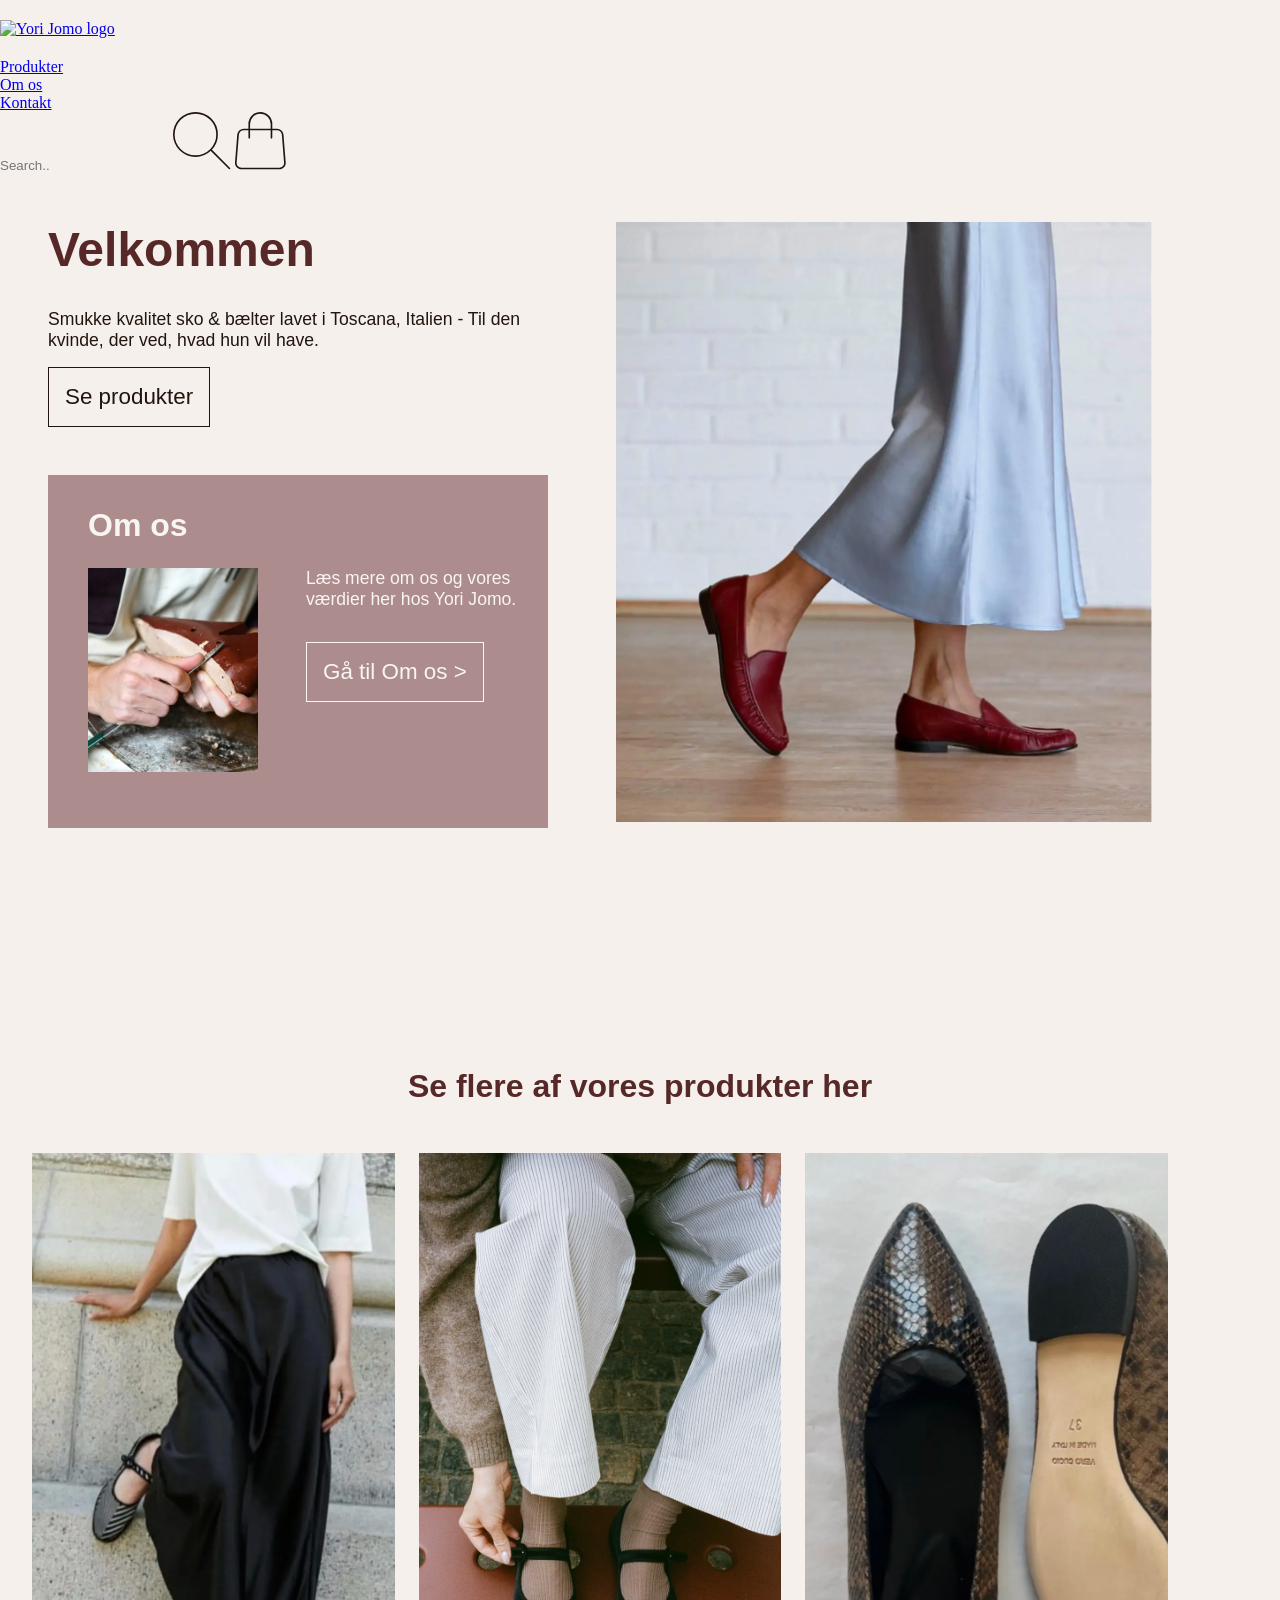
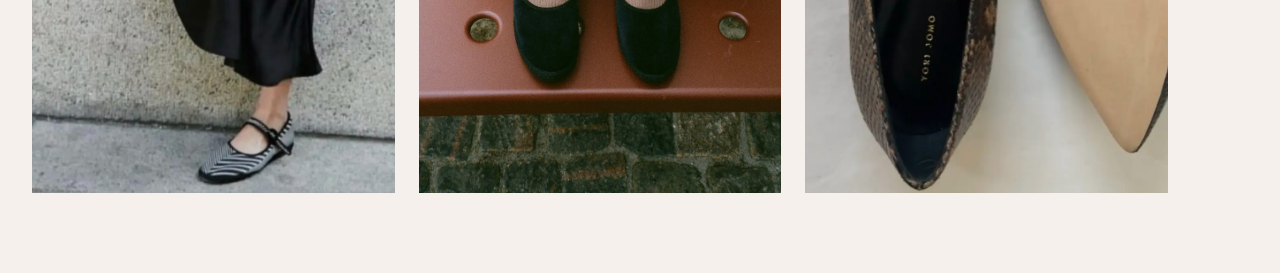
==== commit 7c26a219: "Ea_Edit4" ====
--- a/index.html
+++ b/index.html
@@ -21,78 +21,83 @@
 
 <body>
     <header>
-        <nav class="header-menu">
+        <nav>
             <div id="logotype-wrapper" class="logo">
-                <a href="index.html"><img src="/billeder/logo/logo.svg" alt="Yori Jomo logo"></a>
+                <a href="index.html"><img src="/billeder/Logo/Logo_Yori_Yomo (bihe) 1.svg" alt="Yori Jomo logo"></a>
             </div>
             <ul class="menu">
                 <li>
-                    <a class="menu-link" href="produktliste.html">Produkter</a>
+                    <a href="produktliste.html">Produkter</a>
                 </li>
                 <li>
-                    <a class="menu-link" href="omos.html">Om os</a>
+                    <a href="omos.html">Om os</a>
                 </li>
                 <li>
-                    <a class="menu-link" href="kontakt.html">Kontakt</a>
+                    <a href="kontakt.html">Kontakt</a>
                 </li>
             </ul>
-            <button class="burger">
-                <span class="line"></span>
-                <span class="line"></span>
-                <span class="line"></span>
-            </button>
             <input class="search-bar" type="text" placeholder="Search..">
             <button class="searc-button" type="submit">
                 <i><img class="search-icon" src="billeder/ikoner/search_icon.svg" alt=""></i>
             </button>
             <button class="shopping-bag">
-                <img class="shopping-icon" src="billeder/ikoner/shopping_bag_icon.svg" alt="">
+                <img src="billeder/ikoner/shopping_bag_icon.svg" alt="">
             </button>
         </nav>
     </header>
     <main>
         <section class="hero-unit">
-            <h1>Velkommen</h1>
-            <p>Smukke kvalitet sko & bælter lavet i Toscana, Italien - Til den kvinde, der ved, hvad hun vil have.</p>
-            <a href="produktliste.html">Se produkter</a>
-            <img src="billeder/index/hero_unit_skirt_shoes_index.webp"
+
+            <div class="titlescreen">
+                <h1>Velkommen</h1>
+                <p class="p1">Smukke kvalitet sko & bælter lavet i Toscana, Italien - Til den kvinde, der ved, hvad hun
+                    vil have.
+                </p>
+                <a class="button2" href="produktliste.html">Se produkter</a>
+            </div>
+
+            <img class="blueksirt" src="billeder/index/hero_unit_skirt_shoes_index.webp"
                 alt="Fra hoften og ned ben, med en lang lyseblå silke nederdel og et par Yori Jomo ALBA Loafers Nappa Merlot.">
+
             <div class="index-textbox">
-                <h2>Om os</h2>
-                <img src="billeder/index/shoemaker_index.webp"
-                    alt="Nærbillede af et par hænder, som er i gang med lave sko på en traditionel måde.">
-                <p>Læs mere om os og vores værdier her hos Yori Jomo.</p>
-                <a href="omos.html">Gå til Om os</a>
+                <h2 class="omosh2">Om os</h2>
+                <div class="omos1">
+                    <img class="shokemaker" src="billeder/index/shoemaker_index.webp"
+                        alt="Nærbillede af et par hænder, som er i gang med lave sko på en traditionel måde.">
+                    <div class="omos2">
+                        <p class="hvidtekst">Læs mere om os og vores værdier her hos Yori Jomo.</p>
+                        <a class="button" href="omos.html">Gå til Om os ></a>
+                    </div>
+                </div>
             </div>
         </section>
+
         <section class="index-flere-produkt-billeder">
-            <h2>Se flere af vores produkter her</h2>
-            <img src="billeder/index/leaning_skirt_shoes_index.webp" alt="">
-            <img src="billeder/index/mary_jane_flats_nero_index_img.webp" alt="">
-            <img src="billeder/index/snakeskin_shoes_index.webp" alt="">
+            <h2 class="seflereprodukter">Se flere af vores produkter her</h2>
+
+            <div class="flereprodukterlineup">
+
+                <a href="produktliste.html" class="produkt-hover">
+                    <img class="billederlineuo" src="billeder/index/leaning_skirt_shoes_index.webp"
+                        alt="Sko med nederdel">
+                    <span class="hover-tekst">Se vores kollektion</span>
+                </a>
+
+                <a href="produktliste.html" class="produkt-hover">
+                    <img class="billederlineuo" src="billeder/index/mary_jane_flats_nero_index_img.webp"
+                        alt="Mary Jane Flats">
+                    <span class="hover-tekst">Se vores kollektion</span>
+                </a>
+
+                <a href="produktliste.html" class="produkt-hover">
+                    <img class="billederlineuo" src="billeder/index/snakeskin_shoes_index.webp"
+                        alt="Sko med slangeskindsmønster">
+                    <span class="hover-tekst">Se vores kollektion</span>
+                </a>
+
+            </div>
         </section>
     </main>
-    <footer>
-        <div>
-            <ul class="footer-links-text">
-                <li><a class="footer-link" href="kontakt.html">Kontakt</a></li>
-                <li><a class="footer-link" href="kontakt.html">Retailers</a></li>
-                <li><a class="footer-link" href="kontakt.html">Terms & Policies</a></li>
-            </ul>
-        </div>
-        <div class="mail-list-button">
-            <button>Bliv en del af vores email liste</button>
-            <p>Få ekslusive tilbud og tidlig adgang til nye produkter.</p>
-        </div>
-        <div class="socials">
-            <a href="https://www.instagram.com/yorijomo/"><img src="billeder/ikoner/instagram.svg"
-                    alt="En simpel illustration af Instagrams logo."></a>
-            <a href="https://www.facebook.com/yorijomo?locale=da_DK"><img src="billeder/ikoner/facebook.svg"
-                    alt="En simpel illustration af Facebooks logo."></a>
-            <a class="yori-jomo" href="https://www.yorijomo.com/en-dk">© 2026 Yori Jomo</a>
-        </div>
-    </footer>
-    <script src="burger_menu.js"></script>
 </body>
 
 </html>
--- a/general.css
+++ b/general.css
@@ -58,7 +58,7 @@
   display: flex;
   justify-content: flex-start;
   align-items: center;
-  height: 5rem;
+  height: 3.6rem;
 }
 .search-bar {
   border-style: hidden;
@@ -69,21 +69,12 @@
 }
 .search-icon {
   background-color: var(--color-bg);
-  display: flex;
-  justify-content: flex-start;
-  align-items: center;
-  height: 2rem;
 }
 .shopping-bag {
   border-style: hidden;
   background-color: var(--color-bg);
 }
-.shopping-icon {
-  display: flex;
-  justify-content: flex-start;
-  align-items: center;
-  height: 2rem;
-}
+
 /******* Hero unit ********/
 .index-textbox {
   background-color: var(--color-textbox);
@@ -95,24 +86,25 @@
   color: var(--color-h1);
 }
 
-/******* Footer *************/
-footer {
-  display: grid;
-  grid-template-columns: 1fr 1fr 1fr;
-  margin: 2rem;
+/**** DESKTOP ****/
+
+@media (min-width: 769px) {
+  h1 {
+    font-size: 3rem;
+  }
+
+  h2 {
+    font-size: 2rem;
+  }
+
+  p {
+    font-size: 1.1rem;
+  }
+
+  .button,
+  .button1,
+  .button2,
+  .button3 {
+    font-size: 1.4rem;
+  }
 }
-.footer-link {
-  text-decoration: none;
-  font-family: "Julius Sans One", sans-serif;
-  color: var(--color-text-dark);
-}
-.socials {
-  display: grid;
-  grid-template-columns: 1fr 1fr;
-  padding-left: 1rem;
-}
-.yori-jomo {
-  text-decoration: none;
-  font-family: "Instrument Sans", sans-serif;
-  color: var(--color-text-dark);
-}
--- a/index.css
+++ b/index.css
@@ -1,89 +1,310 @@
-.burger {
-  width: 30px;
-  height: 20px;
+/****** Hero ******/
+
+.shokemaker {
+  width: 80%;
+}
+
+.omos1 {
+  display: grid;
+  grid-template-columns: 1fr 1fr;
+  padding: 1.5rem;
+}
+
+.hvidtekst {
+  color: #f9f5f3;
+}
+
+.button {
+  text-decoration: none;
+  color: #f9f5f3;
+  font-family: "Julius Sans One", sans-serif;
+
+  border: 1px solid #f9f5f3;
+  padding: 1rem;
+}
+
+.button2 {
+  display: inline-block;
+
+  text-decoration: none;
+  color: #21150d;
+  font-family: "Julius Sans One", sans-serif;
+
+  border: 1px solid #21150d;
+  padding: 1rem;
+}
+
+.index-textbox {
+  padding-top: 2rem;
+  padding-bottom: 2rem;
+  margin-top: 5rem;
+}
+
+.omos2 {
+  display: flex;
+  flex-direction: column;
+  align-items: flex-start;
+  gap: 2rem;
+  padding-bottom: 2rem;
+}
+
+.titlescreen {
+  padding: 1.5rem;
+}
+
+h1,
+.p1 {
+  padding-bottom: 1rem;
+}
+
+h1 {
+  padding-top: 3rem;
+}
+
+.omosh2 {
+  padding-left: 1.5rem;
+}
+
+/****** flere produkter ******/
+
+.seflereprodukter {
+  text-align: center;
+  padding: 1rem;
+  padding-bottom: 2rem;
+  padding-top: 7rem;
+}
+
+.billederlineuo {
+  width: 60%;
+  justify-self: center;
+  padding-bottom: 1rem;
+}
+
+/*** MOBIL FÅ BILLEDET BAGERST***/
+
+.hero-unit {
+  position: relative;
+  min-height: 600px;
+  overflow: hidden;
+}
+
+.hero-unit > img {
+  position: absolute;
+  top: 0;
+  left: 0;
+  width: 100%;
+  height: 100%;
+  object-fit: cover;
+  object-position: center;
+  z-index: 0;
+}
+
+.titlescreen {
+  position: relative;
+  z-index: 1;
+  padding: 1.5rem;
+  padding-top: 5rem;
+}
+
+.titlescreen h1,
+.titlescreen .p1 {
+}
+
+.index-textbox {
+  position: relative;
+  z-index: 1;
+}
+
+header {
+  position: relative;
+  z-index: 10;
+}
+
+.index-textbox {
+  margin-top: 5rem;
+}
+
+.button,
+.button2 {
+  transition: transform 0.3s ease;
+}
+
+.button:hover,
+.button2:hover {
+  transform: scale(1.05);
+}
+
+/*** hover effekt ***/
+
+.flereprodukterlineup {
+  display: flex;
+  flex-direction: column;
+  align-items: center;
+  gap: 1rem;
+}
+
+.produkt-hover {
+  position: relative;
+  width: 60%;
+  overflow: hidden;
   cursor: pointer;
 }
 
-.burger .line {
+.billederlineuo {
   display: block;
   width: 100%;
-  height: 0.5px;
-  background-color: var(--color-text-dark);
-  margin-bottom: 5px;
-  transition: 0.2s linear;
-}
-.burger {
-  display: none;
-}
-
-.header-menu {
-  display: grid;
-  grid-template-columns: 3fr 3fr 1fr 1fr 1fr;
-  align-items: center;
-}
-
-.menu {
-  display: grid;
-  grid-template-columns: 1fr 1fr 1fr;
-  list-style-type: none;
-}
-
-.menu-link {
-  text-decoration: none;
+  height: 100%;
+  object-fit: cover;
+  transition:
+    transform 0.4s ease,
+    filter 0.4s ease;
+}
+
+.hover-tekst {
+  position: absolute;
+  top: 50%;
+  left: 50%;
+  transform: translate(-50%, -40%);
+  color: white;
   font-family: "Julius Sans One", sans-serif;
-  color: var(--color-text-dark);
-  padding-left: 20px;
-  padding-right: 20px;
-  text-wrap: nowrap;
-}
-
-@media screen and (width < 800px) {
-  .menu {
-    display: none;
-  }
-  .logo {
-    flex: 0 0 50vw;
-  }
-  .burger {
-    display: block;
-    background-color: transparent;
-    border: 0;
-    flex: 0 0 auto;
-    margin: 0 20px;
-  }
-  .burger.active .line:nth-child(1) {
-    transform: rotate(45deg) translate(5px, 5px);
-    transition: 0.2s linear;
-  }
-  .burger.active .line:nth-child(2) {
-    opacity: 0;
-    transition: 0.15s linear;
-  }
-  .burger.active .line:nth-child(3) {
-    transform: rotate(-45deg) translate(5px, -5px);
-    transition: 0.2s linear;
-  }
-  nav.active .menu {
-    display: block;
-    background-color: var(--color-menu-bg);
-    position: absolute;
-    top: 3.6rem;
-    right: 0;
-    width: clamp(200px, 50vw, 400px);
-    z-index: 1;
-    opacity: 0.8;
-  }
-  header > nav li > a:after {
-    content: "";
-  }
-  nav.active .menu li {
-    margin: 40px 20px;
-    text-align: right;
-  }
-  nav.active .menu a {
-    font-size: 24px;
-  }
-  .shopping-bag {
-    display: none;
-  }
-}
+  text-align: center;
+  opacity: 0;
+  transition:
+    opacity 0.4s ease,
+    transform 0.4s ease;
+  z-index: 1;
+  width: 90%;
+}
+
+.produkt-hover:hover .billederlineuo {
+  filter: brightness(60%);
+  transform: scale(1.05);
+}
+
+.produkt-hover:hover .hover-tekst {
+  opacity: 1;
+  transform: translate(-50%, -50%);
+}
+
+/**** DESKTOP ****/
+
+@media (min-width: 769px) {
+  .flereprodukterlineup {
+    display: grid;
+    grid-template-columns: 1fr 1fr 1fr;
+    gap: 1.5rem;
+    padding: 0 2rem;
+    padding-bottom: 5rem;
+    padding-top: 1rem;
+    width: 1200px;
+    justify-self: center;
+  }
+
+  .produkt-hover {
+    width: 100%;
+    height: 640px;
+    overflow: hidden;
+  }
+
+  .billederlineuo {
+    width: 100%;
+    height: 100%;
+    object-fit: cover;
+    padding-bottom: 0;
+  }
+
+  /*** Hero Unit ***/
+
+  .hero-unit {
+    display: grid;
+    grid-template-columns: 1fr 1fr;
+    align-items: stretch;
+    gap: 3rem;
+    min-height: auto;
+    padding: 3rem;
+    width: 1200px;
+    max-width: 1400px;
+    overflow: hidden;
+    justify-self: center;
+    margin-bottom: 5rem;
+  }
+
+  .hero-unit {
+    display: grid;
+    grid-template-columns: minmax(0, 1fr) minmax(0, 1fr);
+    grid-template-rows: auto auto;
+    gap: 2rem;
+  }
+
+  .titlescreen {
+    grid-column: 1;
+    grid-row: 1;
+    position: static;
+    z-index: auto;
+    padding: 0;
+    align-self: start;
+  }
+
+  .titlescreen h1 {
+    padding-top: 0;
+  }
+
+  .hero-unit > img {
+    position: static;
+    grid-column: 2;
+    grid-row: 1 / 3;
+    width: 100%;
+    height: 100%;
+    min-height: 600px;
+    object-fit: cover;
+    object-position: center;
+    z-index: auto;
+  }
+
+  .index-textbox {
+    grid-column: 1;
+    grid-row: 2;
+    align-self: start;
+    margin-top: 1rem;
+    padding: 0;
+    width: 100%;
+    box-sizing: border-box;
+  }
+
+  .shokemaker {
+    width: 100%;
+    height: 100%;
+    object-fit: cover;
+  }
+
+  .p1 {
+    width: 500px;
+  }
+
+  .hero-unit > img {
+    height: 450px;
+    object-fit: cover;
+  }
+
+  h1 {
+    padding-bottom: 2rem;
+  }
+
+  .p1 {
+    padding-bottom: 1rem;
+  }
+
+  .index-textbox {
+    width: 500px;
+    padding-bottom: 2rem;
+    padding-left: 1rem;
+  }
+
+  .shokemaker {
+    width: 170px;
+  }
+
+  .omosh2 {
+    padding-top: 2rem;
+  }
+}
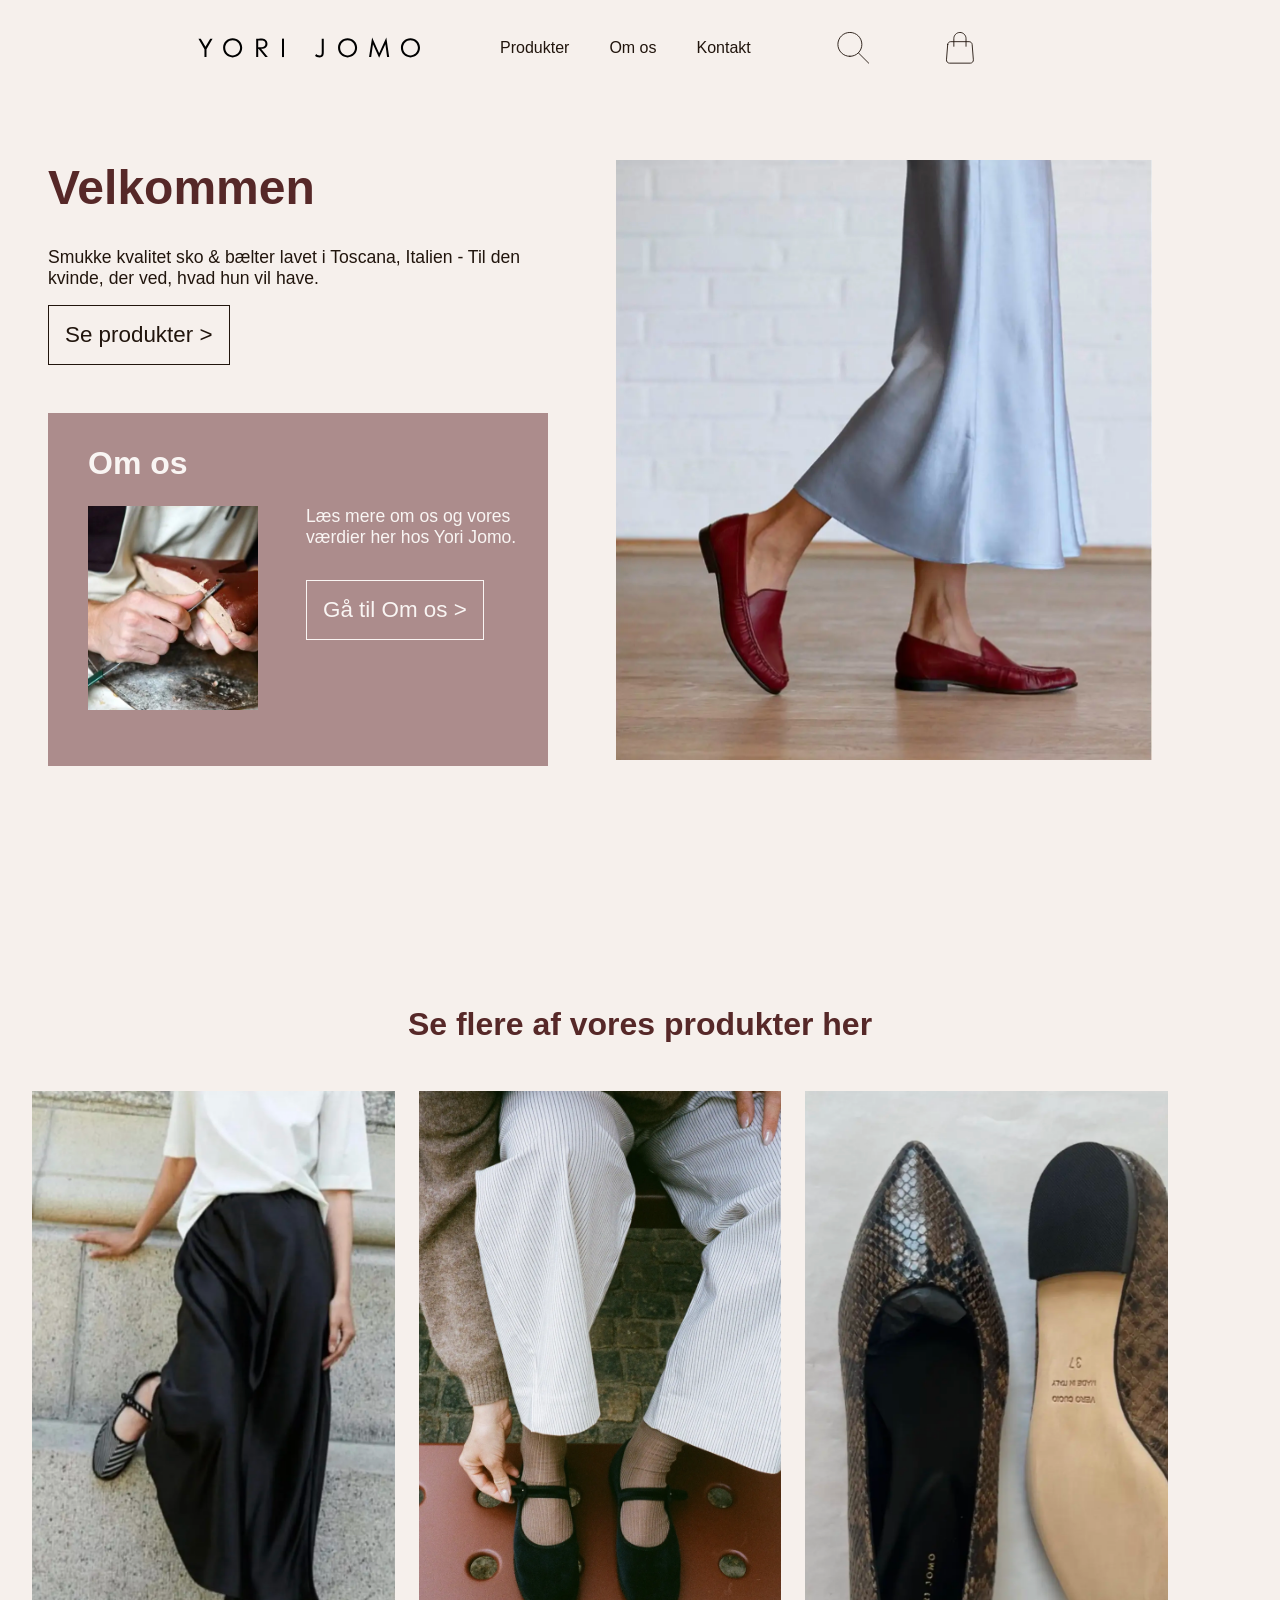
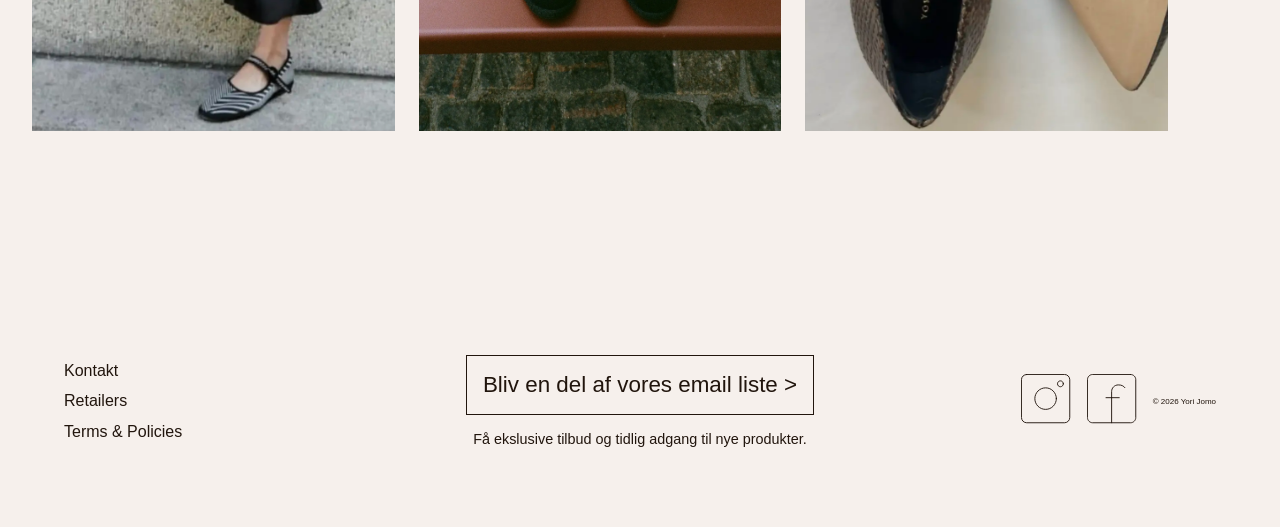
==== commit edc9d3b0: "ea_edit6" ====
--- a/index.html
+++ b/index.html
@@ -17,32 +17,44 @@
         rel="stylesheet">
     <link rel="stylesheet" href="general.css">
     <link rel="stylesheet" href="index.css">
+    <link rel="stylesheet" href="login.js">
+    <link rel="shortcut icon" href="favicon_io (1)/favicon.ico" type="image/x-icon">
 </head>
 
 <body>
     <header>
-        <nav>
+        <nav class="header-menu">
             <div id="logotype-wrapper" class="logo">
-                <a href="index.html"><img src="/billeder/Logo/Logo_Yori_Yomo (bihe) 1.svg" alt="Yori Jomo logo"></a>
+                <a href="index.html"><img class="logoname" src="/billeder/logo/logo.svg" alt="Yori Jomo logo"></a>
             </div>
-            <ul class="menu">
-                <li>
-                    <a href="produktliste.html">Produkter</a>
-                </li>
-                <li>
-                    <a href="omos.html">Om os</a>
-                </li>
-                <li>
-                    <a href="kontakt.html">Kontakt</a>
-                </li>
-            </ul>
-            <input class="search-bar" type="text" placeholder="Search..">
+            <div class="menulinks">
+                <ul class="menu">
+                    <li>
+                        <a class="menu-link" href="produktliste.html">Produkter</a>
+                    </li>
+                    <li>
+                        <a class="menu-link" href="omos.html">Om os</a>
+                    </li>
+                    <li>
+                        <a class="menu-link" href="kontakt.html">Kontakt</a>
+                    </li>
+                </ul>
+            </div>
+            <button class="burger">
+                <span class="line"></span>
+                <span class="line"></span>
+                <span class="line"></span>
+            </button>
+            <input class="search-bar" type="text" placeholder="Search.." hidden>
+
+
             <button class="searc-button" type="submit">
                 <i><img class="search-icon" src="billeder/ikoner/search_icon.svg" alt=""></i>
             </button>
             <button class="shopping-bag">
-                <img src="billeder/ikoner/shopping_bag_icon.svg" alt="">
+                <img class="shopping-icon" src="billeder/ikoner/shopping_bag_icon.svg" alt="">
             </button>
+
         </nav>
     </header>
     <main>
@@ -53,7 +65,7 @@
                 <p class="p1">Smukke kvalitet sko & bælter lavet i Toscana, Italien - Til den kvinde, der ved, hvad hun
                     vil have.
                 </p>
-                <a class="button2" href="produktliste.html">Se produkter</a>
+                <a class="button2" href="produktliste.html">Se produkter ></a>
             </div>
 
             <img class="blueksirt" src="billeder/index/hero_unit_skirt_shoes_index.webp"
@@ -98,6 +110,27 @@
             </div>
         </section>
     </main>
+    <footer>
+        <div>
+            <ul class="footer-links-text">
+                <li><a class="footer-link" href="kontakt.html">Kontakt</a></li>
+                <li><a class="footer-link" href="kontakt.html">Retailers</a></li>
+                <li><a class="footer-link" href="kontakt.html">Terms & Policies</a></li>
+            </ul>
+        </div>
+        <div class="mail-list-button">
+            <a class="button2" href="kontakt.html">Bliv en del af vores email liste ></a>
+            <p class="creategap">Få ekslusive tilbud og tidlig adgang til nye produkter.</p>
+        </div>
+        <div class="socials">
+            <a href="https://www.instagram.com/yorijomo/"><img class="footerpicture" src="billeder/ikoner/instagram.svg"
+                    alt="En simpel illustration af Instagrams logo."></a>
+            <a href="https://www.facebook.com/yorijomo?locale=da_DK"><img class="footerpicture"
+                    src="billeder/ikoner/facebook.svg" alt="En simpel illustration af Facebooks logo."></a>
+            <a class="yori-jomo" href="https://www.yorijomo.com/en-dk">© 2026 Yori Jomo</a>
+        </div>
+    </footer>
+    <script src="burger_menu.js"></script>
 </body>
 
 </html>
--- a/general.css
+++ b/general.css
@@ -58,9 +58,10 @@
   display: flex;
   justify-content: flex-start;
   align-items: center;
-  height: 3.6rem;
-}
-.search-bar {
+  height: 5rem;
+}
+
+.menulinks .search-bar {
   border-style: hidden;
   background-color: var(--color-bg);
 }
@@ -69,9 +70,23 @@
 }
 .search-icon {
   background-color: var(--color-bg);
+  display: flex;
+  justify-content: flex-start;
+  align-items: center;
+  height: 2rem;
 }
 .shopping-bag {
   border-style: hidden;
+  background-color: var(--color-bg);
+}
+.shopping-icon {
+  display: flex;
+  justify-content: flex-start;
+  align-items: center;
+  height: 2rem;
+}
+
+.menu {
   background-color: var(--color-bg);
 }
 
@@ -84,6 +99,41 @@
 /******* Index flere produkter ************/
 .index-flere-produkt-billeder {
   color: var(--color-h1);
+}
+
+/******* Footer *************/
+footer {
+  display: grid;
+  grid-template-columns: 1fr 1fr 1fr;
+  margin: 2rem;
+}
+.footer-link {
+  text-decoration: none;
+  font-family: "Julius Sans One", sans-serif;
+  color: var(--color-text-dark);
+}
+
+.yori-jomo {
+  text-decoration: none;
+  font-family: "Instrument Sans", sans-serif;
+  color: var(--color-text-dark);
+}
+
+.footer-links-text {
+  list-style: none;
+  display: flex;
+  flex-direction: column;
+  gap: 0.8rem;
+}
+
+.search-bar {
+  padding: 0.3rem;
+  font-family: "Instrument Sans", sans-serif;
+  color: var(--color-text-dark);
+  background-color: var(--color-bg);
+  border-style: solid;
+  border-width: 1px;
+  border-color: var(--color-text-dark);
 }
 
 /**** DESKTOP ****/
@@ -107,4 +157,79 @@
   .button3 {
     font-size: 1.4rem;
   }
-}
+
+  .socials {
+    display: grid;
+    grid-template-columns: 1fr 1fr;
+    padding-left: 1rem;
+  }
+
+  .logoname {
+    width: 260px;
+    margin-left: 1rem;
+  }
+
+  .menulinks {
+    display: grid;
+    grid-template-columns: 1fr 1fr 1fr;
+  }
+
+  .header-menu {
+    justify-self: center;
+    padding-bottom: 0.5rem;
+    padding-top: 0.5rem;
+    position: fixed;
+    background-color: var(--color-bg);
+    padding-left: 160px;
+    padding-right: 160px;
+  }
+
+  .menu-link,
+  .footerpicture {
+    display: inline-block;
+    transition: transform 0.3s ease;
+  }
+
+  .menu-link:hover,
+  .footerpicture:hover {
+    transform: scale(1.05);
+  }
+
+  .yori-jomo {
+    font-size: 0.5rem;
+  }
+
+  .creategap {
+    padding-top: 1rem;
+    font-size: 0.9rem;
+    text-align: center;
+  }
+
+  footer {
+    display: grid;
+    grid-template-columns: 1fr 1fr 1fr;
+    align-items: center;
+    margin: 2rem;
+    padding-top: 7rem;
+    padding-bottom: 3rem;
+    padding-left: 2rem;
+    padding-right: 2rem;
+  }
+
+  .socials {
+    display: flex;
+    justify-content: flex-end;
+    align-items: center;
+    gap: 1rem;
+  }
+
+  .footerpicture {
+    width: 50px;
+    height: auto;
+  }
+
+  .mail-list-button {
+    justify-self: center;
+    text-align: center;
+  }
+}
--- a/index.css
+++ b/index.css
@@ -1,3 +1,93 @@
+.burger {
+  width: 30px;
+  height: 20px;
+  cursor: pointer;
+}
+
+.burger .line {
+  display: block;
+  width: 100%;
+  height: 0.5px;
+  background-color: var(--color-text-dark);
+  margin-bottom: 5px;
+  transition: 0.2s linear;
+}
+.burger {
+  display: none;
+}
+
+.header-menu {
+  display: grid;
+  grid-template-columns: 3fr 3fr 1fr 1fr 1fr;
+  align-items: center;
+}
+
+.menu {
+  display: grid;
+  grid-template-columns: 1fr 1fr 1fr;
+  list-style-type: none;
+}
+
+.menu-link {
+  text-decoration: none;
+  font-family: "Julius Sans One", sans-serif;
+  color: var(--color-text-dark);
+  padding-left: 20px;
+  padding-right: 20px;
+  text-wrap: nowrap;
+}
+
+@media screen and (width < 800px) {
+  .menu {
+    display: none;
+  }
+  .logo {
+    flex: 0 0 50vw;
+  }
+  .burger {
+    display: block;
+    background-color: transparent;
+    border: 0;
+    flex: 0 0 auto;
+    margin: 0 20px;
+  }
+  .burger.active .line:nth-child(1) {
+    transform: rotate(45deg) translate(5px, 5px);
+    transition: 0.2s linear;
+  }
+  .burger.active .line:nth-child(2) {
+    opacity: 0;
+    transition: 0.15s linear;
+  }
+  .burger.active .line:nth-child(3) {
+    transform: rotate(-45deg) translate(5px, -5px);
+    transition: 0.2s linear;
+  }
+  nav.active .menu {
+    display: block;
+    background-color: var(--color-menu-bg);
+    position: absolute;
+    top: 3.6rem;
+    right: 0;
+    width: clamp(200px, 50vw, 400px);
+    z-index: 1;
+    opacity: 0.8;
+  }
+  header > nav li > a:after {
+    content: "";
+  }
+  nav.active .menu li {
+    margin: 40px 20px;
+    text-align: right;
+  }
+  nav.active .menu a {
+    font-size: 24px;
+  }
+  .shopping-bag {
+    display: none;
+  }
+}
+
 /****** Hero ******/
 
 .shokemaker {
@@ -106,10 +196,6 @@
   padding-top: 5rem;
 }
 
-.titlescreen h1,
-.titlescreen .p1 {
-}
-
 .index-textbox {
   position: relative;
   z-index: 1;
@@ -125,12 +211,16 @@
 }
 
 .button,
-.button2 {
+.button2,
+.search-icon,
+.shopping-icon {
   transition: transform 0.3s ease;
 }
 
 .button:hover,
-.button2:hover {
+.button2:hover,
+.search-icon:hover,
+.shopping-icon:hover {
   transform: scale(1.05);
 }
 
@@ -307,4 +397,8 @@
   .omosh2 {
     padding-top: 2rem;
   }
-}
+
+  .hero-unit {
+    padding-top: 10rem;
+  }
+}
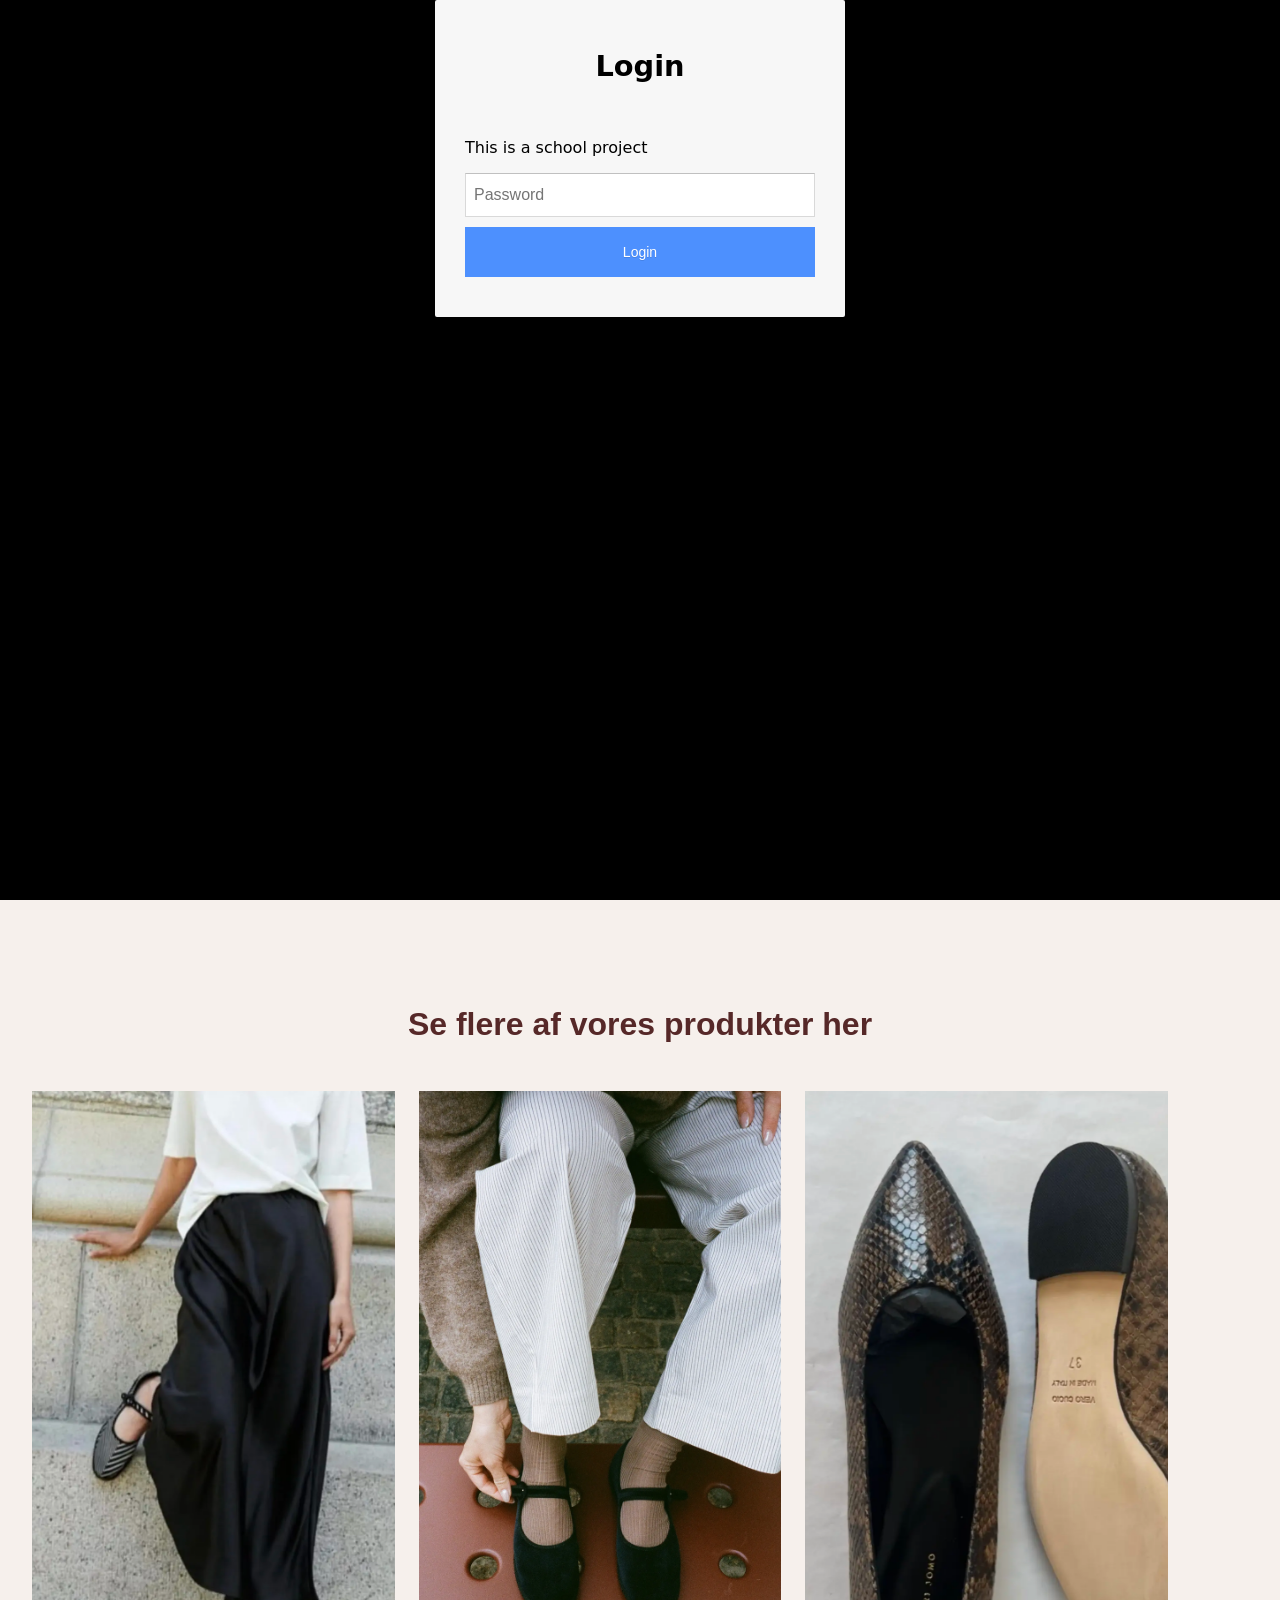
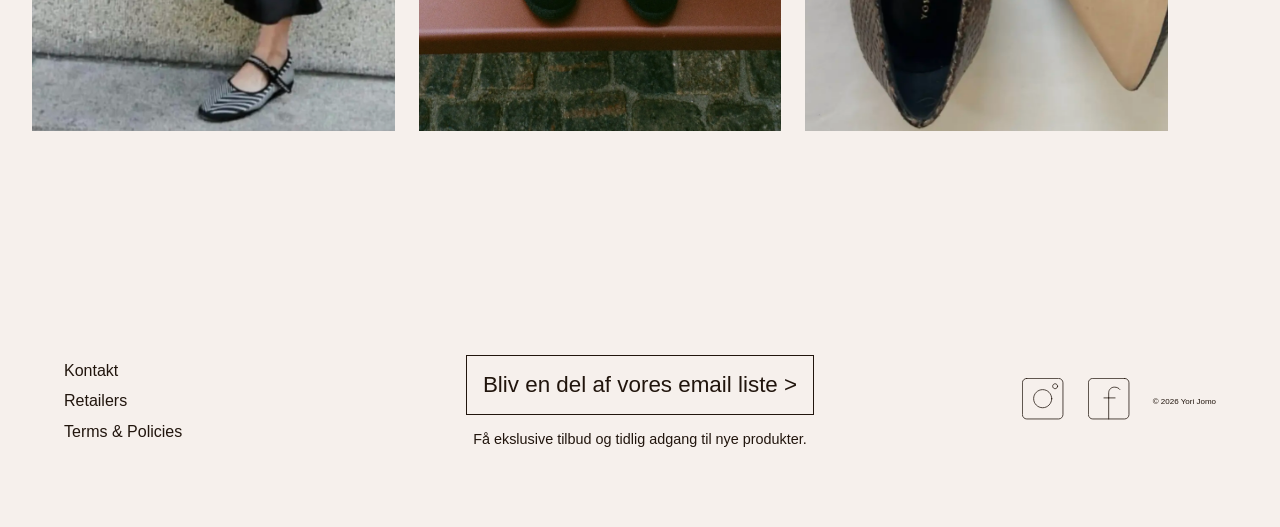
==== commit 689d62ff: "eaedit7" ====
--- a/index.html
+++ b/index.html
@@ -4,8 +4,10 @@
 <head>
     <meta charset="UTF-8">
     <meta name="viewport" content="width=device-width, initial-scale=1.0">
-    <meta name="robots" content="noindex, nofollow">
-    <title>Forside</title>
+
+    <meta name="robots" content="noindex">
+
+    <title>Yori Jomo</title>
 
     <link rel="preconnect" href="https://fonts.googleapis.com">
     <link rel="preconnect" href="https://fonts.gstatic.com" crossorigin>
@@ -17,7 +19,7 @@
         rel="stylesheet">
     <link rel="stylesheet" href="general.css">
     <link rel="stylesheet" href="index.css">
-    <link rel="stylesheet" href="login.js">
+    <script src="login.js"></script>
     <link rel="shortcut icon" href="favicon_io (1)/favicon.ico" type="image/x-icon">
 </head>
 
@@ -25,7 +27,7 @@
     <header>
         <nav class="header-menu">
             <div id="logotype-wrapper" class="logo">
-                <a href="index.html"><img class="logoname" src="/billeder/logo/logo.svg" alt="Yori Jomo logo"></a>
+                <a href="index.html"><img class="logoname" src="billeder/logo/logo.svg" alt="Yori Jomo logo"></a>
             </div>
             <div class="menulinks">
                 <ul class="menu">
--- a/general.css
+++ b/general.css
@@ -106,6 +106,7 @@
   display: grid;
   grid-template-columns: 1fr 1fr 1fr;
   margin: 2rem;
+  padding-top: 5rem;
 }
 .footer-link {
   text-decoration: none;
@@ -134,6 +135,33 @@
   border-style: solid;
   border-width: 1px;
   border-color: var(--color-text-dark);
+}
+
+.logoname {
+  width: 140px;
+  margin-left: 1rem;
+}
+
+.footerpicture {
+  width: 40px;
+  height: auto;
+  padding-left: 0.5rem;
+  justify-self: end;
+}
+
+.yori-jomo {
+  font-size: 0.4rem;
+  padding-left: 0.4rem;
+}
+
+.socials {
+  justify-self: end;
+}
+
+.creategap {
+  padding-top: 1rem;
+  font-size: 0.8rem;
+  text-align: center;
 }
 
 /**** DESKTOP ****/
